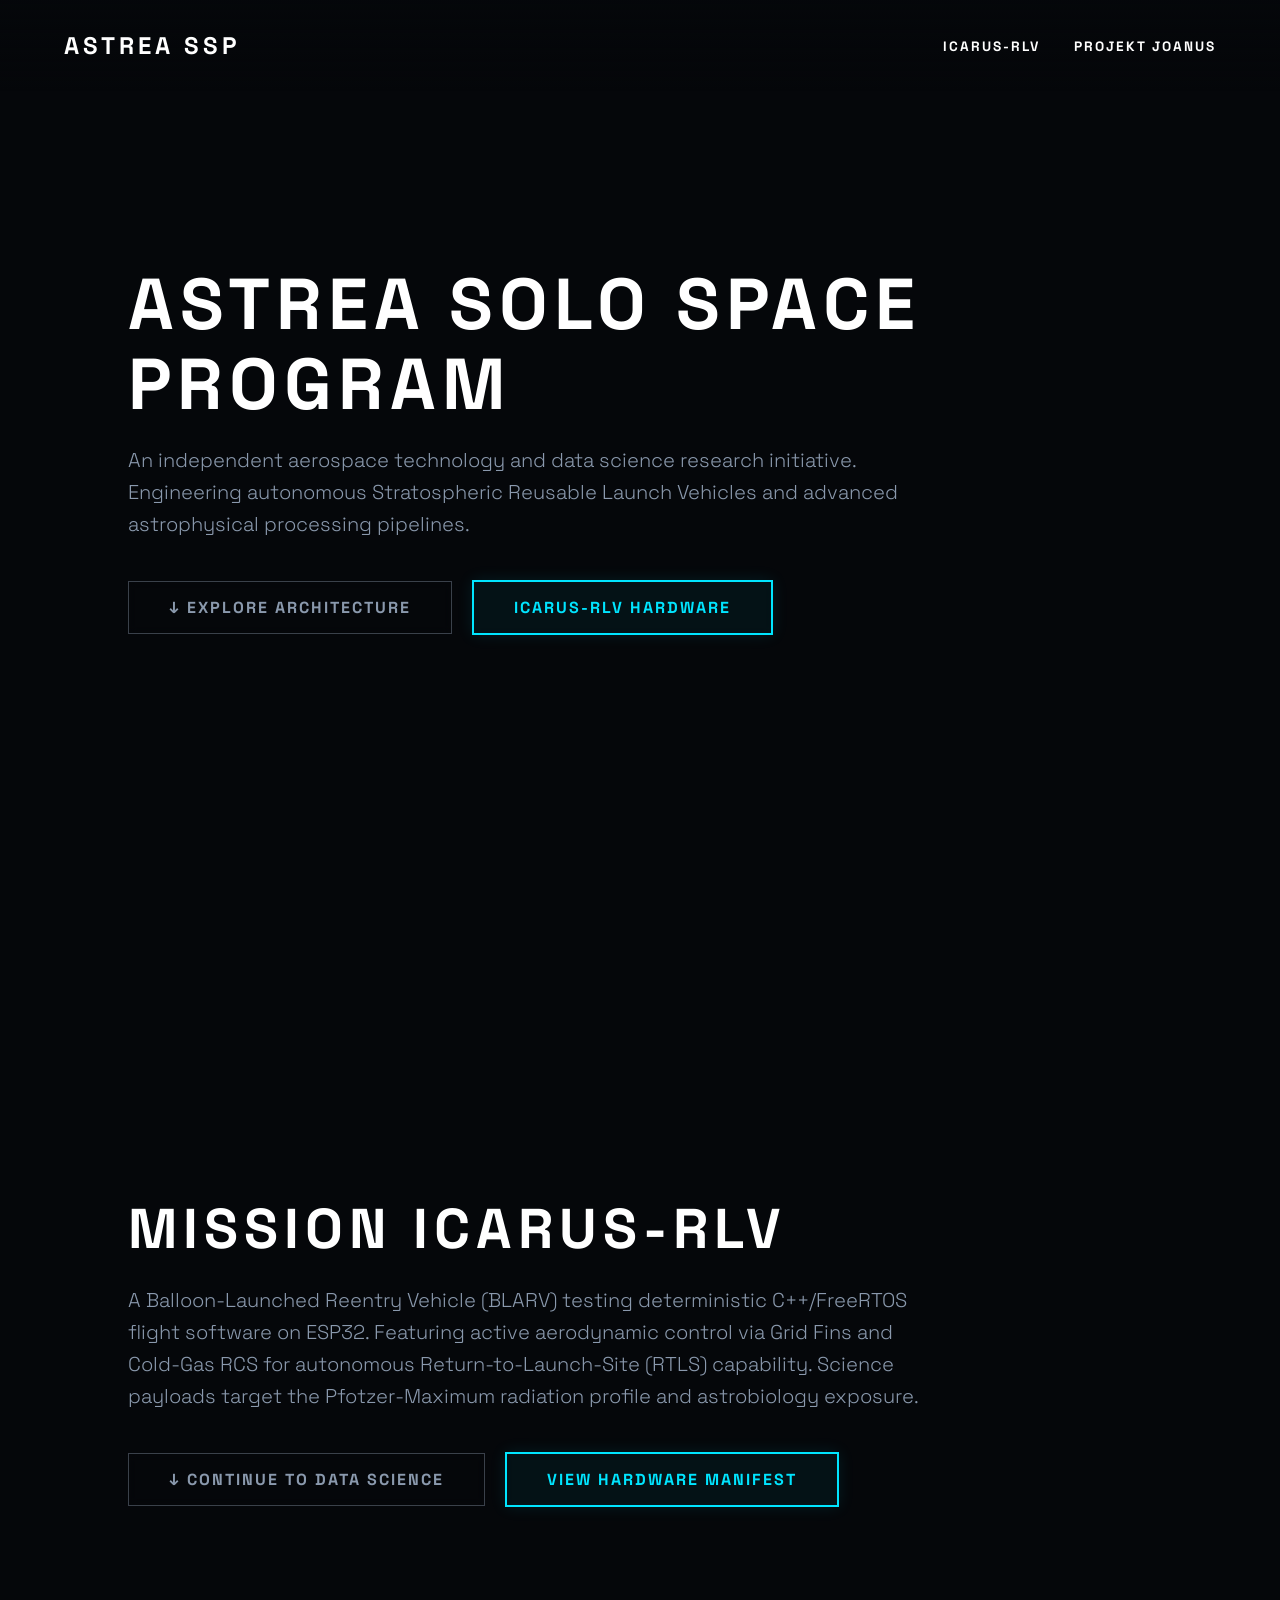
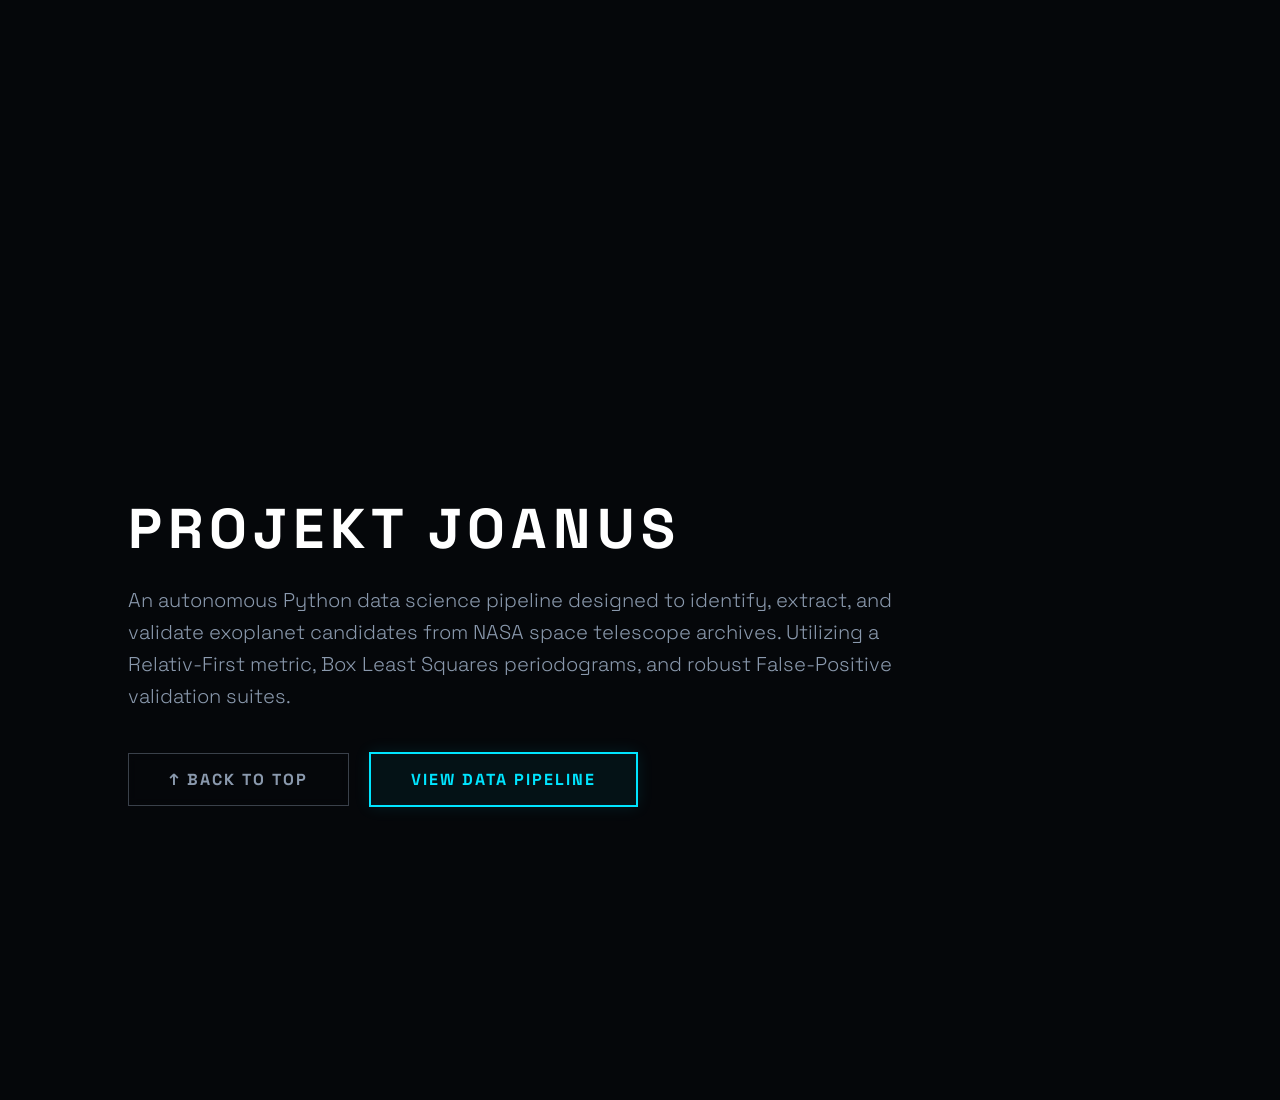
==== index.html @ c10d9548 "Refactor layout and add parallax effect Updated styles and structure for improved layout and animati" ====
<!DOCTYPE html>
<html lang="en">
<head>
    <meta charset="UTF-8">
    <meta name="viewport" content="width=device-width, initial-scale=1.0">
    <title>Astrea Solo Space Program</title>
    <link href="https://fonts.googleapis.com/css2?family=Space+Grotesk:wght@300;500;700;900&display=swap" rel="stylesheet">
    <style>
        :root {
            --space-black: #05070A;
            --electric-cyan: #00E5FF;
            --titan-white: #FFFFFF;
            --steel-gray: #8A99AD;
        }

        * {
            margin: 0;
            padding: 0;
            box-sizing: border-box;
            font-family: 'Space Grotesk', sans-serif;
        }

        body {
            background-color: var(--space-black);
            color: var(--titan-white);
            overflow-x: hidden;
            scroll-behavior: smooth;
        }

        /* 
         * Parallax & Ease Lift effect 
         * No more scroll-snapping. Uses background-attachment fixed for floating depth.
         */
        section {
            min-height: 100vh;
            width: 100vw;
            display: flex;
            flex-direction: column;
            justify-content: center;
            align-items: flex-start;
            padding: 100px 10vw;
            position: relative;
            background-size: cover;
            background-position: center;
            background-repeat: no-repeat;
            background-attachment: fixed; 
        }

        section::before {
            content: "";
            position: absolute;
            top: 0; left: 0; right: 0; bottom: 0;
            background: linear-gradient(to right, rgba(5,7,10,0.95) 0%, rgba(5,7,10,0.4) 100%);
            z-index: 1;
        }

        .content {
            position: relative;
            z-index: 2;
            max-width: 800px;
        }

        /* JS Lift Animation Classes */
        .lift-element {
            opacity: 0;
            transform: translateY(60px);
            transition: opacity 1.2s cubic-bezier(0.16, 1, 0.3, 1), transform 1.2s cubic-bezier(0.16, 1, 0.3, 1);
        }

        .lift-element.visible {
            opacity: 1;
            transform: translateY(0);
        }

        /* Staggered delays for a cascading lift effect */
        .delay-1 { transition-delay: 0.1s; }
        .delay-2 { transition-delay: 0.2s; }
        .delay-3 { transition-delay: 0.3s; }

        h1, h2 {
            text-transform: uppercase;
            letter-spacing: 6px;
            font-weight: 900;
        }

        h1 {
            font-size: 4.5rem;
            margin-bottom: 20px;
            line-height: 1.1;
        }

        h2 {
            font-size: 3.5rem;
            margin-bottom: 20px;
        }

        p {
            font-size: 1.25rem;
            line-height: 1.6;
            margin-bottom: 40px;
            color: var(--steel-gray);
            font-weight: 300;
        }

        .btn-group {
            display: flex;
            gap: 20px;
            align-items: center;
            flex-wrap: wrap;
        }

        .btn {
            display: inline-block;
            padding: 15px 40px;
            text-decoration: none;
            text-transform: uppercase;
            letter-spacing: 2px;
            font-weight: 700;
            transition: all 0.4s cubic-bezier(0.16, 1, 0.3, 1);
            cursor: pointer;
            backdrop-filter: blur(5px);
        }

        /* 
         * VIBE 1: The Page Link Button (Sub-pages)
         * Bold, glowing, structural, signals a transition to a new environment.
         */
        .btn-page {
            border: 2px solid var(--electric-cyan);
            background: rgba(0, 229, 255, 0.05);
            color: var(--electric-cyan);
            box-shadow: 0 0 15px rgba(0, 229, 255, 0.1);
        }

        .btn-page:hover {
            background-color: var(--electric-cyan);
            color: var(--space-black);
            box-shadow: 0 0 30px rgba(0, 229, 255, 0.5);
            transform: translateY(-4px);
        }

        /* 
         * VIBE 2: The Anchor Scroll Button
         * Ghostly, subtle, signals a smooth glide down the current page.
         */
        .btn-scroll {
            border: 1px solid rgba(138, 153, 173, 0.4);
            background: transparent;
            color: var(--steel-gray);
        }

        .btn-scroll:hover {
            border-color: var(--titan-white);
            color: var(--titan-white);
            background: rgba(255, 255, 255, 0.05);
            transform: translateY(4px); /* Slightly moves down to imply scrolling down */
        }

        /* Navbar */
        nav {
            position: fixed;
            top: 0;
            width: 100%;
            padding: 30px 5vw;
            display: flex;
            justify-content: space-between;
            align-items: center;
            z-index: 100;
            background: linear-gradient(to bottom, rgba(5, 7, 10, 0.9) 0%, rgba(5, 7, 10, 0) 100%);
            transition: all 0.4s ease;
        }

        nav.scrolled {
            background: rgba(5, 7, 10, 0.8);
            backdrop-filter: blur(15px);
            border-bottom: 1px solid rgba(255, 255, 255, 0.05);
            padding: 20px 5vw;
        }

        .logo {
            font-weight: 900;
            font-size: 1.5rem;
            letter-spacing: 4px;
            color: var(--titan-white);
            text-decoration: none;
        }

        .nav-links a {
            color: var(--titan-white);
            text-decoration: none;
            text-transform: uppercase;
            font-size: 0.85rem;
            letter-spacing: 2px;
            margin-left: 30px;
            font-weight: 700;
            transition: color 0.3s;
        }

        .nav-links a:hover {
            color: var(--electric-cyan);
        }

        /* 4K Open Source NASA Backgrounds */
        #hero { background-image: url('https://images.unsplash.com/photo-1451187580459-43490279c0fa?q=80&w=3840&auto=format&fit=crop'); }
        #icarus { background-image: url('https://images.unsplash.com/photo-1446776811953-b23d57bd21aa?q=80&w=3840&auto=format&fit=crop'); }
        #joanus { background-image: url('https://images.unsplash.com/photo-1462331940025-496dfbfc7564?q=80&w=3840&auto=format&fit=crop'); }
        
        @media (max-width: 768px) {
            h1 { font-size: 3rem; }
            h2 { font-size: 2.5rem; }
            .btn-group { flex-direction: column; align-items: flex-start; }
            nav { padding: 20px 5vw; }
            .nav-links { display: none; }
            section { background-attachment: scroll; } /* Mobile parallax fallback */
        }
    </style>
</head>
<body>

    <nav id="navbar">
        <a href="index.html" class="logo">ASTREA SSP</a>
        <div class="nav-links">
            <a href="icarus.html">ICARUS-RLV</a>
            <a href="joanus.html">PROJEKT JOANUS</a>
        </div>
    </nav>

    <!-- HERO SECTION -->
    <section id="hero">
        <div class="content">
            <h1 class="lift-element">Astrea Solo Space Program</h1>
            <p class="lift-element delay-1">An independent aerospace technology and data science research initiative. Engineering autonomous Stratospheric Reusable Launch Vehicles and advanced astrophysical processing pipelines.</p>
            <div class="btn-group lift-element delay-2">
                <a href="#icarus" class="btn btn-scroll">↓ Explore Architecture</a>
                <a href="icarus.html" class="btn btn-page">ICARUS-RLV Hardware</a>
            </div>
        </div>
    </section>

    <!-- ICARUS-RLV SECTION -->
    <section id="icarus">
        <div class="content">
            <h2 class="lift-element">MISSION ICARUS-RLV</h2>
            <p class="lift-element delay-1">A Balloon-Launched Reentry Vehicle (BLARV) testing deterministic C++/FreeRTOS flight software on ESP32. Featuring active aerodynamic control via Grid Fins and Cold-Gas RCS for autonomous Return-to-Launch-Site (RTLS) capability. Science payloads target the Pfotzer-Maximum radiation profile and astrobiology exposure.</p>
            <div class="btn-group lift-element delay-2">
                <a href="#joanus" class="btn btn-scroll">↓ Continue to Data Science</a>
                <a href="icarus.html" class="btn btn-page">View Hardware Manifest</a>
            </div>
        </div>
    </section>

    <!-- JOANUS SECTION -->
    <section id="joanus">
        <div class="content">
            <h2 class="lift-element">PROJEKT JOANUS</h2>
            <p class="lift-element delay-1">An autonomous Python data science pipeline designed to identify, extract, and validate exoplanet candidates from NASA space telescope archives. Utilizing a Relativ-First metric, Box Least Squares periodograms, and robust False-Positive validation suites.</p>
            <div class="btn-group lift-element delay-2">
                <a href="#hero" class="btn btn-scroll">↑ Back to Top</a>
                <a href="joanus.html" class="btn btn-page">View Data Pipeline</a>
            </div>
        </div>
    </section>

    <script>
        // Navbar styling on scroll
        const navbar = document.getElementById('navbar');
        window.addEventListener('scroll', () => {
            if (window.scrollY > 50) {
                navbar.classList.add('scrolled');
            } else {
                navbar.classList.remove('scrolled');
            }
        });

        // Intersection Observer for the subtle "Lift" ease-in effect
        const observerOptions = {
            root: null,
            rootMargin: '0px',
            threshold: 0.15
        };

        const observer = new IntersectionObserver((entries, observer) => {
            entries.forEach(entry => {
                if (entry.isIntersecting) {
                    entry.target.classList.add('visible');
                    observer.unobserve(entry.target); // Run once per element
                }
            });
        }, observerOptions);

        document.querySelectorAll('.lift-element').forEach(element => {
            observer.observe(element);
        });
    </script>
</body>
</html>
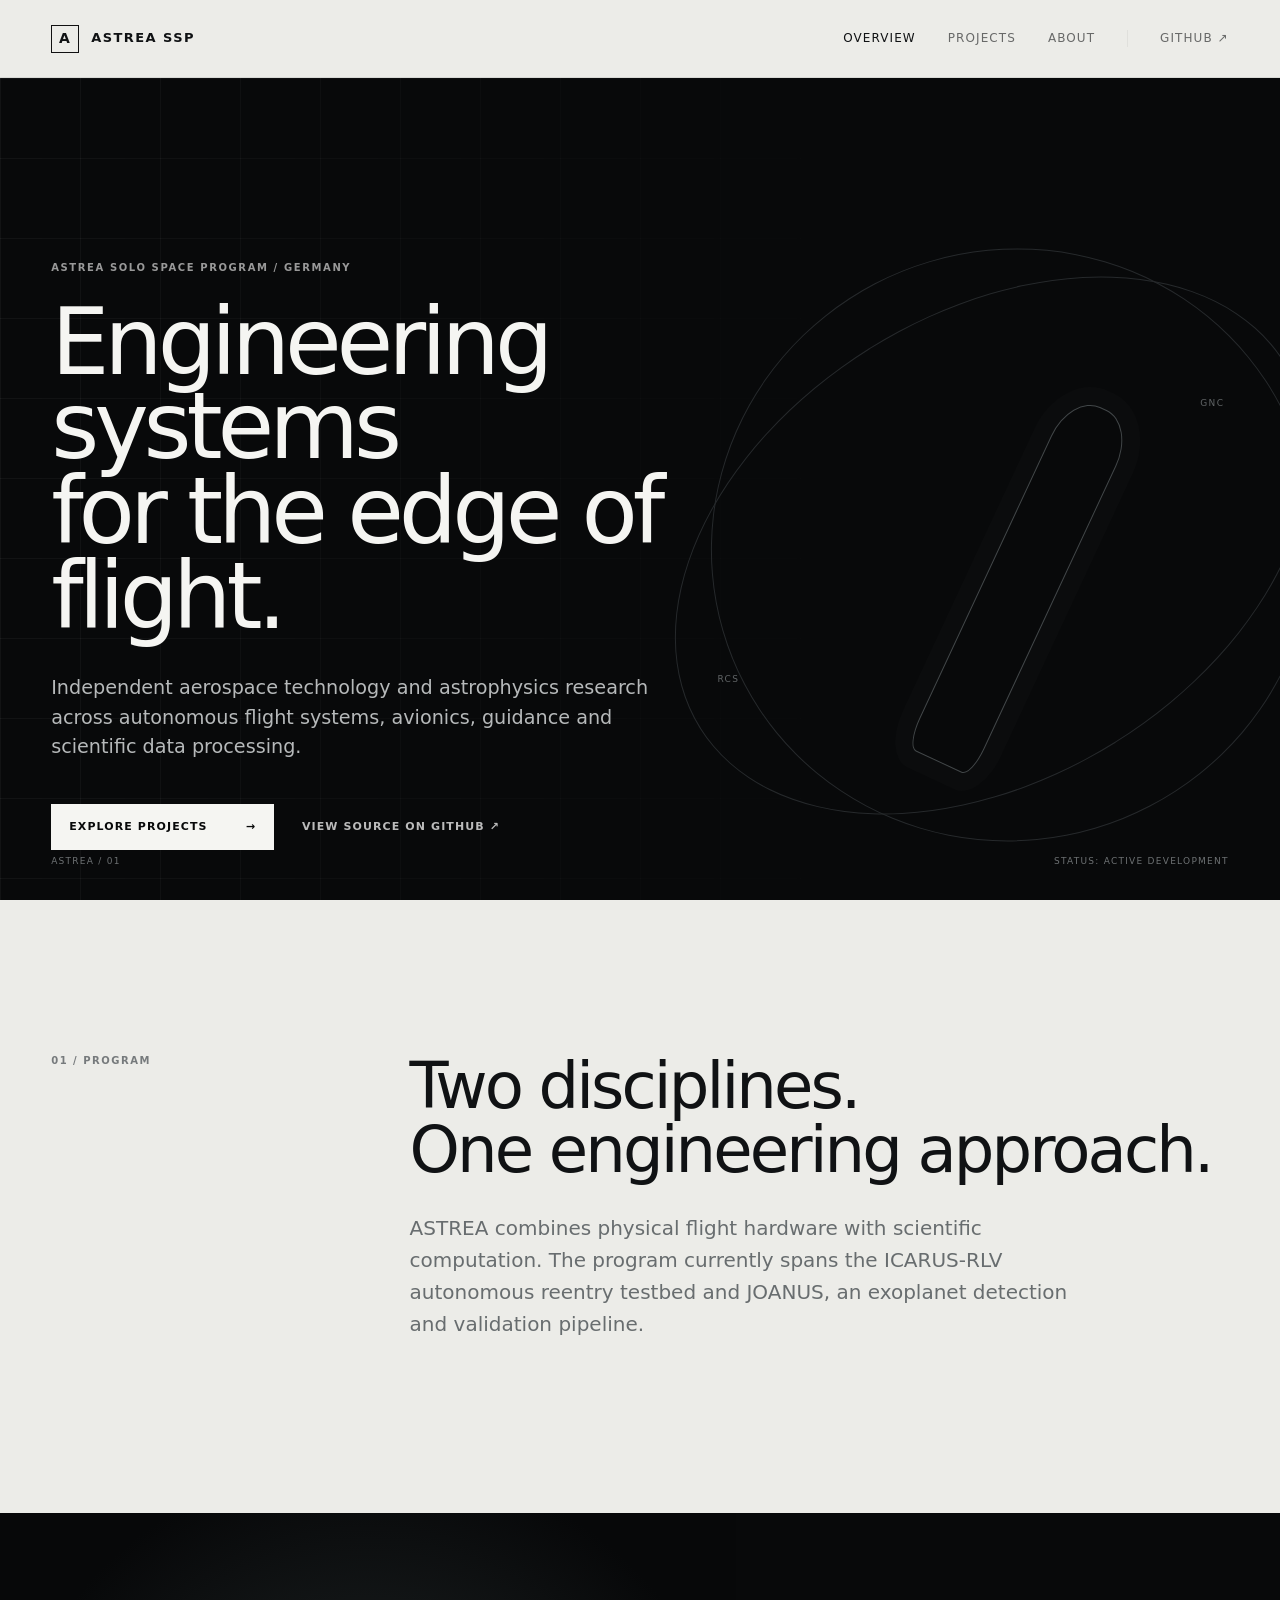
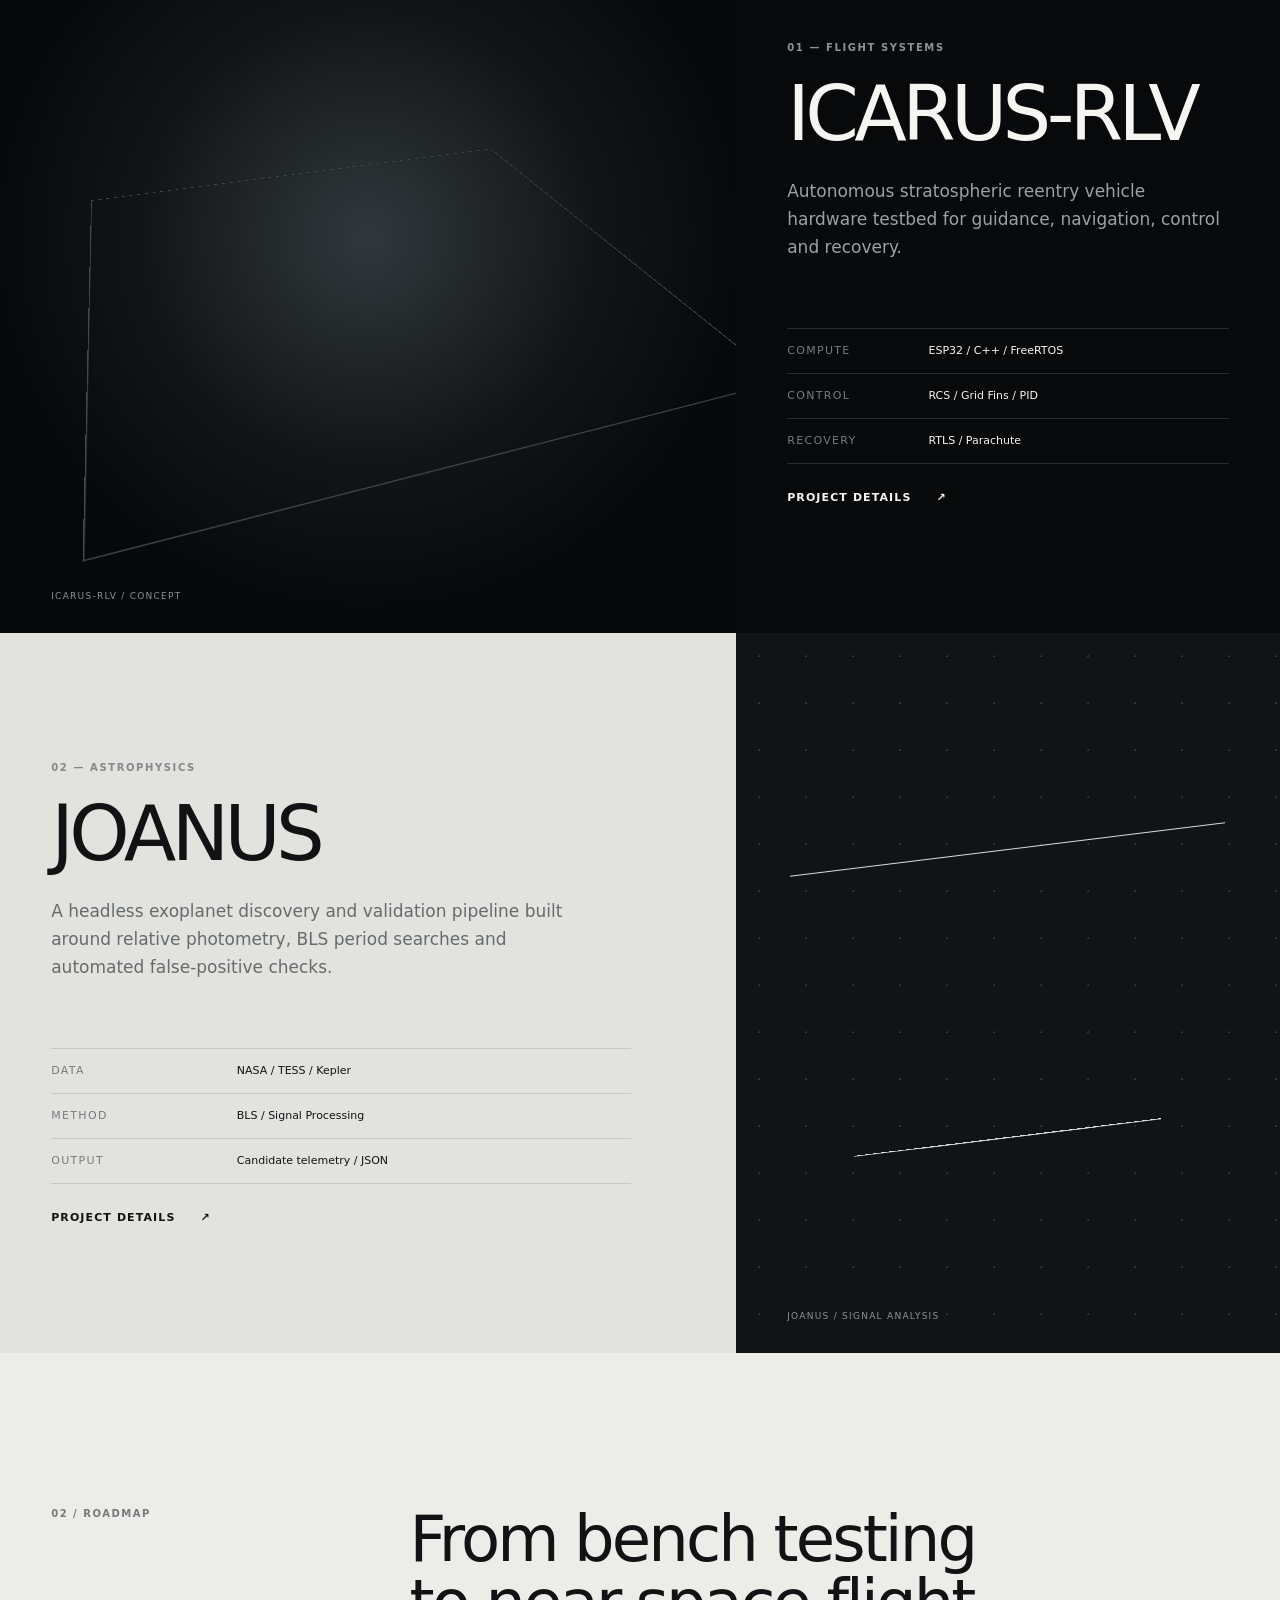
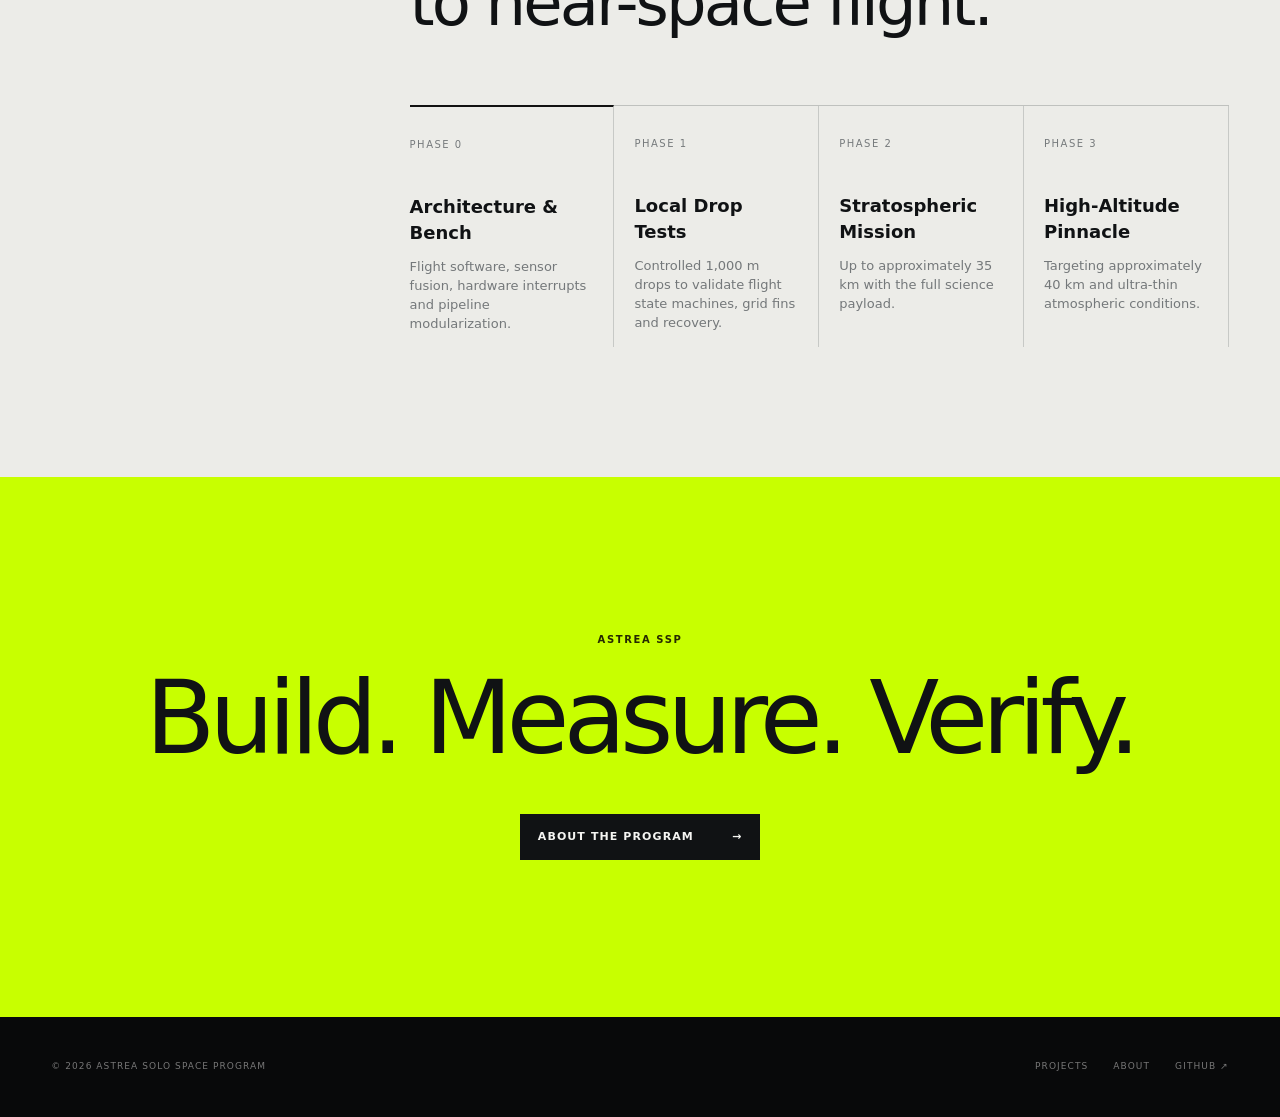
==== commit 8ad6fd34: "overhaul test" ====
--- a/index.html
+++ b/index.html
@@ -1,296 +1,118 @@
-<!DOCTYPE html>
+<!doctype html>
 <html lang="en">
 <head>
-    <meta charset="UTF-8">
-    <meta name="viewport" content="width=device-width, initial-scale=1.0">
-    <title>Astrea Solo Space Program</title>
-    <link href="https://fonts.googleapis.com/css2?family=Space+Grotesk:wght@300;500;700;900&display=swap" rel="stylesheet">
-    <style>
-        :root {
-            --space-black: #05070A;
-            --electric-cyan: #00E5FF;
-            --titan-white: #FFFFFF;
-            --steel-gray: #8A99AD;
-        }
-
-        * {
-            margin: 0;
-            padding: 0;
-            box-sizing: border-box;
-            font-family: 'Space Grotesk', sans-serif;
-        }
-
-        body {
-            background-color: var(--space-black);
-            color: var(--titan-white);
-            overflow-x: hidden;
-            scroll-behavior: smooth;
-        }
-
-        /* 
-         * Parallax & Ease Lift effect 
-         * No more scroll-snapping. Uses background-attachment fixed for floating depth.
-         */
-        section {
-            min-height: 100vh;
-            width: 100vw;
-            display: flex;
-            flex-direction: column;
-            justify-content: center;
-            align-items: flex-start;
-            padding: 100px 10vw;
-            position: relative;
-            background-size: cover;
-            background-position: center;
-            background-repeat: no-repeat;
-            background-attachment: fixed; 
-        }
-
-        section::before {
-            content: "";
-            position: absolute;
-            top: 0; left: 0; right: 0; bottom: 0;
-            background: linear-gradient(to right, rgba(5,7,10,0.95) 0%, rgba(5,7,10,0.4) 100%);
-            z-index: 1;
-        }
-
-        .content {
-            position: relative;
-            z-index: 2;
-            max-width: 800px;
-        }
-
-        /* JS Lift Animation Classes */
-        .lift-element {
-            opacity: 0;
-            transform: translateY(60px);
-            transition: opacity 1.2s cubic-bezier(0.16, 1, 0.3, 1), transform 1.2s cubic-bezier(0.16, 1, 0.3, 1);
-        }
-
-        .lift-element.visible {
-            opacity: 1;
-            transform: translateY(0);
-        }
-
-        /* Staggered delays for a cascading lift effect */
-        .delay-1 { transition-delay: 0.1s; }
-        .delay-2 { transition-delay: 0.2s; }
-        .delay-3 { transition-delay: 0.3s; }
-
-        h1, h2 {
-            text-transform: uppercase;
-            letter-spacing: 6px;
-            font-weight: 900;
-        }
-
-        h1 {
-            font-size: 4.5rem;
-            margin-bottom: 20px;
-            line-height: 1.1;
-        }
-
-        h2 {
-            font-size: 3.5rem;
-            margin-bottom: 20px;
-        }
-
-        p {
-            font-size: 1.25rem;
-            line-height: 1.6;
-            margin-bottom: 40px;
-            color: var(--steel-gray);
-            font-weight: 300;
-        }
-
-        .btn-group {
-            display: flex;
-            gap: 20px;
-            align-items: center;
-            flex-wrap: wrap;
-        }
-
-        .btn {
-            display: inline-block;
-            padding: 15px 40px;
-            text-decoration: none;
-            text-transform: uppercase;
-            letter-spacing: 2px;
-            font-weight: 700;
-            transition: all 0.4s cubic-bezier(0.16, 1, 0.3, 1);
-            cursor: pointer;
-            backdrop-filter: blur(5px);
-        }
-
-        /* 
-         * VIBE 1: The Page Link Button (Sub-pages)
-         * Bold, glowing, structural, signals a transition to a new environment.
-         */
-        .btn-page {
-            border: 2px solid var(--electric-cyan);
-            background: rgba(0, 229, 255, 0.05);
-            color: var(--electric-cyan);
-            box-shadow: 0 0 15px rgba(0, 229, 255, 0.1);
-        }
-
-        .btn-page:hover {
-            background-color: var(--electric-cyan);
-            color: var(--space-black);
-            box-shadow: 0 0 30px rgba(0, 229, 255, 0.5);
-            transform: translateY(-4px);
-        }
-
-        /* 
-         * VIBE 2: The Anchor Scroll Button
-         * Ghostly, subtle, signals a smooth glide down the current page.
-         */
-        .btn-scroll {
-            border: 1px solid rgba(138, 153, 173, 0.4);
-            background: transparent;
-            color: var(--steel-gray);
-        }
-
-        .btn-scroll:hover {
-            border-color: var(--titan-white);
-            color: var(--titan-white);
-            background: rgba(255, 255, 255, 0.05);
-            transform: translateY(4px); /* Slightly moves down to imply scrolling down */
-        }
-
-        /* Navbar */
-        nav {
-            position: fixed;
-            top: 0;
-            width: 100%;
-            padding: 30px 5vw;
-            display: flex;
-            justify-content: space-between;
-            align-items: center;
-            z-index: 100;
-            background: linear-gradient(to bottom, rgba(5, 7, 10, 0.9) 0%, rgba(5, 7, 10, 0) 100%);
-            transition: all 0.4s ease;
-        }
-
-        nav.scrolled {
-            background: rgba(5, 7, 10, 0.8);
-            backdrop-filter: blur(15px);
-            border-bottom: 1px solid rgba(255, 255, 255, 0.05);
-            padding: 20px 5vw;
-        }
-
-        .logo {
-            font-weight: 900;
-            font-size: 1.5rem;
-            letter-spacing: 4px;
-            color: var(--titan-white);
-            text-decoration: none;
-        }
-
-        .nav-links a {
-            color: var(--titan-white);
-            text-decoration: none;
-            text-transform: uppercase;
-            font-size: 0.85rem;
-            letter-spacing: 2px;
-            margin-left: 30px;
-            font-weight: 700;
-            transition: color 0.3s;
-        }
-
-        .nav-links a:hover {
-            color: var(--electric-cyan);
-        }
-
-        /* 4K Open Source NASA Backgrounds */
-        #hero { background-image: url('https://images.unsplash.com/photo-1451187580459-43490279c0fa?q=80&w=3840&auto=format&fit=crop'); }
-        #icarus { background-image: url('https://images.unsplash.com/photo-1446776811953-b23d57bd21aa?q=80&w=3840&auto=format&fit=crop'); }
-        #joanus { background-image: url('https://images.unsplash.com/photo-1462331940025-496dfbfc7564?q=80&w=3840&auto=format&fit=crop'); }
-        
-        @media (max-width: 768px) {
-            h1 { font-size: 3rem; }
-            h2 { font-size: 2.5rem; }
-            .btn-group { flex-direction: column; align-items: flex-start; }
-            nav { padding: 20px 5vw; }
-            .nav-links { display: none; }
-            section { background-attachment: scroll; } /* Mobile parallax fallback */
-        }
-    </style>
+  <meta charset="utf-8">
+  <meta name="viewport" content="width=device-width,initial-scale=1">
+  <meta name="description" content="ASTREA Solo Space Program — independent aerospace technology and astrophysics research.">
+  <title>ASTREA SSP — Independent Aerospace Research</title>
+  <link rel="stylesheet" href="assets/site.css">
 </head>
 <body>
+  <header class="site-header">
+    <a class="brand" href="index.html" aria-label="ASTREA SSP home">
+      <span class="brand-mark">A</span><span>ASTREA SSP</span>
+    </a>
+    <button class="nav-toggle" aria-label="Open navigation" aria-expanded="false">MENU</button>
+    <nav class="nav">
+      <a class="active" href="index.html">Overview</a>
+      <a href="projects.html">Projects</a>
+      <a href="about.html">About</a>
+      <a class="nav-github" href="https://github.com/ASTREA-SSP" target="_blank" rel="noreferrer">GitHub ↗</a>
+    </nav>
+  </header>
 
-    <nav id="navbar">
-        <a href="index.html" class="logo">ASTREA SSP</a>
-        <div class="nav-links">
-            <a href="icarus.html">ICARUS-RLV</a>
-            <a href="joanus.html">PROJEKT JOANUS</a>
+  <main>
+    <section class="hero">
+      <div class="hero-grid"></div>
+      <div class="hero-copy">
+        <p class="eyebrow">ASTREA SOLO SPACE PROGRAM / GERMANY</p>
+        <h1>Engineering systems<br>for the edge of flight.</h1>
+        <p class="hero-lead">Independent aerospace technology and astrophysics research across autonomous flight systems, avionics, guidance and scientific data processing.</p>
+        <div class="hero-actions">
+          <a class="button button-light" href="projects.html">Explore projects <span>→</span></a>
+          <a class="text-link" href="https://github.com/ASTREA-SSP" target="_blank" rel="noreferrer">View source on GitHub ↗</a>
         </div>
-    </nav>
-
-    <!-- HERO SECTION -->
-    <section id="hero">
-        <div class="content">
-            <h1 class="lift-element">Astrea Solo Space Program</h1>
-            <p class="lift-element delay-1">An independent aerospace technology and data science research initiative. Engineering autonomous Stratospheric Reusable Launch Vehicles and advanced astrophysical processing pipelines.</p>
-            <div class="btn-group lift-element delay-2">
-                <a href="#icarus" class="btn btn-scroll">↓ Explore Architecture</a>
-                <a href="icarus.html" class="btn btn-page">ICARUS-RLV Hardware</a>
-            </div>
-        </div>
+      </div>
+      <div class="hero-meta">
+        <span>ASTREA / 01</span>
+        <span>STATUS: ACTIVE DEVELOPMENT</span>
+      </div>
+      <div class="hero-graphic" aria-hidden="true">
+        <div class="orbit orbit-a"></div><div class="orbit orbit-b"></div>
+        <div class="vehicle-silhouette"></div>
+        <span class="callout c1">GNC</span><span class="callout c2">RCS</span><span class="callout c3">RLV</span>
+      </div>
     </section>
 
-    <!-- ICARUS-RLV SECTION -->
-    <section id="icarus">
-        <div class="content">
-            <h2 class="lift-element">MISSION ICARUS-RLV</h2>
-            <p class="lift-element delay-1">A Balloon-Launched Reentry Vehicle (BLARV) testing deterministic C++/FreeRTOS flight software on ESP32. Featuring active aerodynamic control via Grid Fins and Cold-Gas RCS for autonomous Return-to-Launch-Site (RTLS) capability. Science payloads target the Pfotzer-Maximum radiation profile and astrobiology exposure.</p>
-            <div class="btn-group lift-element delay-2">
-                <a href="#joanus" class="btn btn-scroll">↓ Continue to Data Science</a>
-                <a href="icarus.html" class="btn btn-page">View Hardware Manifest</a>
-            </div>
-        </div>
+    <section class="section intro">
+      <div class="section-label">01 / PROGRAM</div>
+      <div class="intro-copy">
+        <h2>Two disciplines.<br>One engineering approach.</h2>
+        <p>ASTREA combines physical flight hardware with scientific computation. The program currently spans the ICARUS-RLV autonomous reentry testbed and JOANUS, an exoplanet detection and validation pipeline.</p>
+      </div>
     </section>
 
-    <!-- JOANUS SECTION -->
-    <section id="joanus">
-        <div class="content">
-            <h2 class="lift-element">PROJEKT JOANUS</h2>
-            <p class="lift-element delay-1">An autonomous Python data science pipeline designed to identify, extract, and validate exoplanet candidates from NASA space telescope archives. Utilizing a Relativ-First metric, Box Least Squares periodograms, and robust False-Positive validation suites.</p>
-            <div class="btn-group lift-element delay-2">
-                <a href="#hero" class="btn btn-scroll">↑ Back to Top</a>
-                <a href="joanus.html" class="btn btn-page">View Data Pipeline</a>
-            </div>
-        </div>
+    <section class="project-feature dark">
+      <div class="project-image ic">
+        <div class="technical-lines"></div>
+        <span class="image-caption">ICARUS-RLV / CONCEPT</span>
+      </div>
+      <div class="project-info">
+        <p class="eyebrow">01 — FLIGHT SYSTEMS</p>
+        <h2>ICARUS-RLV</h2>
+        <p>Autonomous stratospheric reentry vehicle hardware testbed for guidance, navigation, control and recovery.</p>
+        <dl class="spec-list">
+          <div><dt>COMPUTE</dt><dd>ESP32 / C++ / FreeRTOS</dd></div>
+          <div><dt>CONTROL</dt><dd>RCS / Grid Fins / PID</dd></div>
+          <div><dt>RECOVERY</dt><dd>RTLS / Parachute</dd></div>
+        </dl>
+        <a class="arrow-link" href="projects/icarus.html">Project details <span>↗</span></a>
+      </div>
     </section>
 
-    <script>
-        // Navbar styling on scroll
-        const navbar = document.getElementById('navbar');
-        window.addEventListener('scroll', () => {
-            if (window.scrollY > 50) {
-                navbar.classList.add('scrolled');
-            } else {
-                navbar.classList.remove('scrolled');
-            }
-        });
+    <section class="project-feature jo">
+      <div class="project-info">
+        <p class="eyebrow">02 — ASTROPHYSICS</p>
+        <h2>JOANUS</h2>
+        <p>A headless exoplanet discovery and validation pipeline built around relative photometry, BLS period searches and automated false-positive checks.</p>
+        <dl class="spec-list">
+          <div><dt>DATA</dt><dd>NASA / TESS / Kepler</dd></div>
+          <div><dt>METHOD</dt><dd>BLS / Signal Processing</dd></div>
+          <div><dt>OUTPUT</dt><dd>Candidate telemetry / JSON</dd></div>
+        </dl>
+        <a class="arrow-link" href="projects/joanus.html">Project details <span>↗</span></a>
+      </div>
+      <div class="project-image jo-img">
+        <div class="star-field"></div>
+        <div class="light-curve"></div>
+        <span class="image-caption">JOANUS / SIGNAL ANALYSIS</span>
+      </div>
+    </section>
 
-        // Intersection Observer for the subtle "Lift" ease-in effect
-        const observerOptions = {
-            root: null,
-            rootMargin: '0px',
-            threshold: 0.15
-        };
+    <section class="section roadmap">
+      <div class="section-label">02 / ROADMAP</div>
+      <div class="roadmap-main">
+        <h2>From bench testing<br>to near-space flight.</h2>
+        <div class="timeline">
+          <article class="phase current"><span>PHASE 0</span><h3>Architecture & Bench</h3><p>Flight software, sensor fusion, hardware interrupts and pipeline modularization.</p></article>
+          <article><span>PHASE 1</span><h3>Local Drop Tests</h3><p>Controlled 1,000 m drops to validate flight state machines, grid fins and recovery.</p></article>
+          <article><span>PHASE 2</span><h3>Stratospheric Mission</h3><p>Up to approximately 35 km with the full science payload.</p></article>
+          <article><span>PHASE 3</span><h3>High-Altitude Pinnacle</h3><p>Targeting approximately 40 km and ultra-thin atmospheric conditions.</p></article>
+        </div>
+      </div>
+    </section>
 
-        const observer = new IntersectionObserver((entries, observer) => {
-            entries.forEach(entry => {
-                if (entry.isIntersecting) {
-                    entry.target.classList.add('visible');
-                    observer.unobserve(entry.target); // Run once per element
-                }
-            });
-        }, observerOptions);
+    <section class="statement">
+      <p class="eyebrow">ASTREA SSP</p>
+      <h2>Build. Measure. Verify.</h2>
+      <a class="button button-dark" href="about.html">About the program <span>→</span></a>
+    </section>
+  </main>
 
-        document.querySelectorAll('.lift-element').forEach(element => {
-            observer.observe(element);
-        });
-    </script>
+  <footer class="footer">
+    <span>© 2026 ASTREA SOLO SPACE PROGRAM</span>
+    <div><a href="projects.html">Projects</a><a href="about.html">About</a><a href="https://github.com/ASTREA-SSP" target="_blank" rel="noreferrer">GitHub ↗</a></div>
+  </footer>
+  <script src="assets/site.js"></script>
 </body>
-</html>
+</html>
--- a/assets/site.css
+++ b/assets/site.css
@@ -0,0 +1,38 @@
+:root{
+  --black:#08090a;--ink:#101214;--white:#f5f5f2;--paper:#ecece8;--muted:#85898c;
+  --line:#d8d9d5;--dark-line:#292c2e;--accent:#c8ff00;
+  --max:1440px;--pad:clamp(22px,4vw,64px);
+  font-family:Inter,ui-sans-serif,system-ui,-apple-system,BlinkMacSystemFont,"Segoe UI",sans-serif;
+  color:var(--ink);background:var(--paper);font-synthesis:none;
+}
+*{box-sizing:border-box}html{scroll-behavior:smooth}body{margin:0;background:var(--paper);line-height:1.45}
+a{color:inherit;text-decoration:none}button{font:inherit}::selection{background:var(--accent);color:#000}
+.site-header{height:78px;padding:0 var(--pad);display:flex;align-items:center;justify-content:space-between;border-bottom:1px solid var(--line);background:rgba(236,236,232,.94);backdrop-filter:blur(12px);position:sticky;top:0;z-index:20}
+.brand{display:flex;align-items:center;gap:12px;font-size:13px;font-weight:750;letter-spacing:.11em}.brand-mark{display:grid;place-items:center;width:28px;height:28px;border:1px solid #111;font-size:14px}
+.nav{display:flex;align-items:center;gap:32px;font-size:12px;text-transform:uppercase;letter-spacing:.09em}.nav a{opacity:.6}.nav a:hover,.nav .active{opacity:1}.nav-github{padding-left:32px;border-left:1px solid var(--line)}
+.nav-toggle{display:none;background:none;border:0;font-size:11px;letter-spacing:.12em}
+.hero{min-height:calc(100vh - 78px);background:var(--black);color:var(--white);position:relative;overflow:hidden;padding:clamp(80px,12vw,180px) var(--pad) 50px;display:flex;align-items:flex-end}
+.hero-grid{position:absolute;inset:0;background-image:linear-gradient(rgba(255,255,255,.045) 1px,transparent 1px),linear-gradient(90deg,rgba(255,255,255,.045) 1px,transparent 1px);background-size:80px 80px;mask-image:linear-gradient(to right,black 0%,transparent 72%)}
+.hero-copy{position:relative;z-index:2;max-width:820px}.eyebrow{font-size:10px;letter-spacing:.16em;text-transform:uppercase;font-weight:700;color:var(--muted);margin:0 0 24px}.hero .eyebrow{color:#999}
+h1,h2,h3,p{margin-top:0}.hero h1{font-size:clamp(52px,7.2vw,116px);line-height:.92;letter-spacing:-.055em;font-weight:500;margin:0 0 34px}.hero-lead{font-size:clamp(16px,1.5vw,21px);line-height:1.55;color:#b6b9ba;max-width:650px}
+.hero-actions{display:flex;align-items:center;gap:28px;margin-top:42px}.button{display:inline-flex;gap:38px;justify-content:space-between;align-items:center;padding:15px 18px;min-width:190px;font-size:11px;text-transform:uppercase;letter-spacing:.1em;font-weight:750}.button-light{background:var(--white);color:#08090a}.button-dark{background:#101214;color:var(--white)}.text-link,.arrow-link{font-size:11px;text-transform:uppercase;letter-spacing:.1em;font-weight:700}.text-link{color:#bbb}.arrow-link{display:inline-flex;gap:25px;margin-top:26px}.hero-meta{position:absolute;bottom:32px;left:var(--pad);right:var(--pad);display:flex;justify-content:space-between;font-size:9px;letter-spacing:.14em;color:#6d7173;z-index:3}
+.hero-graphic{position:absolute;width:min(55vw,760px);height:min(55vw,760px);right:-5vw;top:50%;transform:translateY(-42%);opacity:.75}.orbit{position:absolute;border:1px solid #303437;border-radius:50%;inset:8% 4% 8% 10%;transform:rotate(-22deg)}.orbit-b{inset:1% 17% 1% 17%;transform:rotate(58deg)}.vehicle-silhouette{position:absolute;width:72px;height:390px;left:49%;top:28%;transform:rotate(25deg);border:1px solid #555b5d;border-radius:45% 45% 15% 15%/12% 12% 8% 8%;box-shadow:0 0 0 18px rgba(255,255,255,.018)}.callout{position:absolute;font-size:9px;letter-spacing:.15em;color:#7e8385}.c1{top:29%;right:17%}.c2{bottom:30%;left:11%}.c3{top:57%;right:5%}
+.section{max-width:var(--max);margin:auto;padding:clamp(90px,12vw,180px) var(--pad);display:grid;grid-template-columns:25% 1fr;gap:5vw}.section-label{font-size:10px;letter-spacing:.15em;font-weight:700;color:#767a7c}.intro-copy{max-width:820px}.intro h2,.roadmap h2{font-size:clamp(42px,5vw,76px);line-height:1;letter-spacing:-.045em;font-weight:500;margin-bottom:30px}.intro p{font-size:20px;color:#686d6f;max-width:700px;line-height:1.6}
+.project-feature{display:grid;grid-template-columns:1.15fr .85fr;min-height:720px}.project-feature.dark{background:var(--black);color:var(--white)}.project-info{padding:clamp(55px,8vw,120px) var(--pad);display:flex;flex-direction:column;justify-content:center}.project-info h2{font-size:clamp(48px,6vw,92px);letter-spacing:-.06em;font-weight:500;line-height:.9;margin-bottom:28px}.project-info>p:not(.eyebrow){max-width:540px;color:#9da1a3;font-size:17px;line-height:1.65}.dark .eyebrow{color:#8e9294}.spec-list{margin:50px 0 0;border-top:1px solid var(--dark-line);max-width:580px}.spec-list div{display:grid;grid-template-columns:32% 1fr;border-bottom:1px solid var(--dark-line);padding:14px 0;font-size:11px}.spec-list dt{color:#777c7f;letter-spacing:.12em}.spec-list dd{margin:0}.project-image{min-height:500px;position:relative;overflow:hidden}.ic{background:radial-gradient(circle at 50% 45%,#31383c 0,#121516 42%,#070809 70%)}.technical-lines{position:absolute;inset:14%;border:1px solid #42494c;transform:perspective(700px) rotateX(58deg) rotateZ(-18deg);background:linear-gradient(90deg,transparent 49.7%,#3a4042 50%,transparent 50.3%),linear-gradient(transparent 49.7%,#3a4042 50%,transparent 50.3%);background-size:90px 90px}.image-caption{position:absolute;left:var(--pad);bottom:30px;font-size:9px;letter-spacing:.14em;color:#8d9294}
+.project-feature.jo{background:#e2e3df}.jo .project-info{order:1}.jo-img{order:2;background:#111416}.star-field{position:absolute;inset:0;background-image:radial-gradient(#dfe4e5 1px,transparent 1px);background-size:47px 47px;opacity:.18}.light-curve{position:absolute;width:80%;height:40%;left:10%;top:30%;border-top:1px solid #d8dde0;transform:skewY(-7deg);box-shadow:0 65px 0 -64px #d8dde0,0 130px 0 -129px #d8dde0}.jo .project-info>p:not(.eyebrow){color:#666b6d}.jo .spec-list{border-color:#c8cac7}.jo .spec-list div{border-color:#c8cac7}
+.roadmap{padding-bottom:130px}.roadmap-main{max-width:1050px}.timeline{display:grid;grid-template-columns:repeat(4,1fr);border-top:1px solid #bfc1be;margin-top:70px}.timeline article{padding:24px 20px 0 0;border-right:1px solid #c7c9c6;min-height:210px}.timeline article+article{padding-left:20px}.timeline span,.pipeline b,.payloads span,.principles span{font-size:10px;letter-spacing:.15em;color:#767a7c}.timeline h3{font-size:18px;font-weight:600;margin:40px 0 12px}.timeline p{font-size:13px;color:#74787a}.timeline .current{border-top:2px solid #111;margin-top:-1px}
+.statement{background:var(--accent);min-height:540px;padding:100px var(--pad);display:flex;flex-direction:column;align-items:center;justify-content:center;text-align:center}.statement .eyebrow{color:#262900}.statement h2{font-size:clamp(52px,8vw,120px);line-height:.9;letter-spacing:-.06em;font-weight:500;margin-bottom:50px}
+.footer{min-height:100px;padding:30px var(--pad);background:#08090a;color:#777;display:flex;justify-content:space-between;align-items:center;font-size:9px;letter-spacing:.12em;text-transform:uppercase}.footer div{display:flex;gap:25px}.footer a:hover{color:#fff}
+.page-hero{padding:clamp(90px,12vw,170px) var(--pad) 100px;max-width:var(--max);margin:auto;border-bottom:1px solid var(--line)}.page-hero h1{font-size:clamp(62px,8vw,125px);line-height:.88;letter-spacing:-.06em;font-weight:500;margin:0 0 35px}.page-hero>p:last-child{max-width:650px;font-size:19px;color:#6e7274;line-height:1.6}
+.project-index{max-width:var(--max);margin:auto;padding:70px var(--pad) 160px}.index-card{display:grid;grid-template-columns:100px 1fr;gap:40px;padding:65px 0;border-bottom:1px solid #c7c9c6}.index-card:hover h2{text-decoration:underline;text-decoration-thickness:1px;text-underline-offset:8px}.index-no{font-size:11px;letter-spacing:.12em;color:#777}.index-card h2{font-size:clamp(48px,7vw,100px);font-weight:500;letter-spacing:-.06em;line-height:.9;margin:0 0 25px}.index-card p:not(.eyebrow){max-width:650px;color:#6f7375;font-size:17px}
+.detail-hero{min-height:650px;padding:clamp(90px,11vw,160px) var(--pad) 70px;display:flex;justify-content:space-between;align-items:flex-end;color:#fff;position:relative;overflow:hidden}.detail-hero h1{font-size:clamp(70px,12vw,180px);line-height:.8;letter-spacing:-.075em;font-weight:500;margin:0 0 35px}.detail-hero p:not(.eyebrow){font-size:20px;color:#a8acae}.ic-detail{background:linear-gradient(130deg,#0a0b0c,#1b2022)}.jo-detail{background:linear-gradient(130deg,#0a0b0c,#17191b)}.status-box{border:1px solid #4a4e50;padding:18px 22px;min-width:210px}.status-box span{display:block;font-size:9px;color:#7c8183;letter-spacing:.14em;margin-bottom:8px}.status-box strong{font-size:11px;letter-spacing:.1em;font-weight:500}
+.detail-grid{max-width:var(--max);margin:auto;padding:120px var(--pad);display:grid;grid-template-columns:25% 1fr;gap:5vw}.detail-grid h2{font-size:clamp(40px,5vw,74px);font-weight:500;letter-spacing:-.05em;line-height:.98;margin-bottom:30px}.detail-grid>div>p{font-size:18px;color:#676c6e;line-height:1.7;max-width:760px}.data-section{padding:100px var(--pad);background:#0a0b0c;color:#fff;display:grid;grid-template-columns:25% 1fr;gap:5vw}.data-columns{display:grid;grid-template-columns:repeat(3,1fr);gap:25px}.data-columns>div{border-top:1px solid #303437;padding-top:18px}.data-columns span{font-size:9px;letter-spacing:.14em;color:#7e8385}.data-columns h3{font-size:24px;font-weight:500;margin:42px 0 12px}.data-columns p{font-size:13px;color:#858a8c;line-height:1.6}.payloads{display:grid;grid-template-columns:repeat(3,1fr);gap:35px}.payloads article{border-top:1px solid #c3c5c2;padding-top:18px}.payloads h3{font-size:25px;font-weight:500;margin:38px 0 12px}.payloads p{font-size:14px;color:#707577}.pipeline{display:grid;grid-template-columns:1fr 1fr;gap:0 60px}.pipeline>div{border-top:1px solid #303437;padding:22px 0 35px}.pipeline h3{font-size:18px;font-weight:500;margin:35px 0 10px}.pipeline p{color:#858a8c;font-size:13px;max-width:420px}.data-copy{display:grid;grid-template-columns:repeat(3,1fr);gap:35px}.big-number{font-size:30px;letter-spacing:-.04em}.data-copy p{font-size:13px;margin-top:15px}.next-project{background:#d9dad6;border-top:1px solid #c1c3c0}.next-project a{display:flex;justify-content:space-between;align-items:center;padding:50px var(--pad);font-size:10px;letter-spacing:.15em}.next-project strong{font-size:clamp(25px,4vw,50px);font-weight:500;letter-spacing:-.04em}
+.principles{display:grid;grid-template-columns:repeat(3,1fr);max-width:var(--max);margin:auto;padding:0 var(--pad) 150px}.principles article{padding:30px 25px;border-top:1px solid #c4c6c3;border-right:1px solid #c4c6c3}.principles article:last-child{border-right:0}.principles h3{font-size:18px;font-weight:600;margin:45px 0 10px}.principles p{font-size:13px;color:#707577}.about-roadmap{padding-top:100px;background:#e1e2de;max-width:none;padding-left:var(--pad);padding-right:var(--pad)}
+
+.reveal{opacity:0;transform:translateY(18px);transition:opacity .7s ease,transform .7s ease}.reveal.is-visible{opacity:1;transform:none}
+@media(max-width:800px){
+ .site-header{height:68px}.nav-toggle{display:block}.nav{display:none;position:absolute;top:68px;left:0;right:0;background:var(--paper);border-bottom:1px solid var(--line);padding:22px var(--pad);flex-direction:column;align-items:flex-start;gap:20px}.nav.open{display:flex}.nav-github{padding:0;border:0}
+ .hero{min-height:calc(100svh - 68px);padding-top:100px}.hero-graphic{width:90vw;height:90vw;right:-35vw;top:36%;opacity:.45}.hero-meta{display:none}.hero-actions{align-items:flex-start;flex-direction:column;gap:22px}
+ .section,.detail-grid,.data-section{grid-template-columns:1fr;gap:35px}.project-feature{grid-template-columns:1fr;min-height:0}.project-image{min-height:55vw;order:0!important}.project-info{order:1!important}.timeline{grid-template-columns:1fr}.timeline article{border-right:0;border-bottom:1px solid #c7c9c6;min-height:0;padding:24px 0 35px!important}.timeline h3{margin-top:25px}.data-columns,.payloads,.data-copy,.principles{grid-template-columns:1fr}.principles{padding-bottom:90px}.principles article{border-right:0}.footer{flex-direction:column;align-items:flex-start;gap:20px}.footer div{flex-wrap:wrap}.page-hero{padding-bottom:70px}.index-card{grid-template-columns:45px 1fr;gap:10px}.detail-hero{min-height:500px;display:block}.status-box{margin-top:70px}.pipeline{grid-template-columns:1fr;gap:0}.statement{min-height:400px}
+}
+@media(prefers-reduced-motion:reduce){html{scroll-behavior:auto}.reveal{transition:none}.hero-graphic{display:none}}
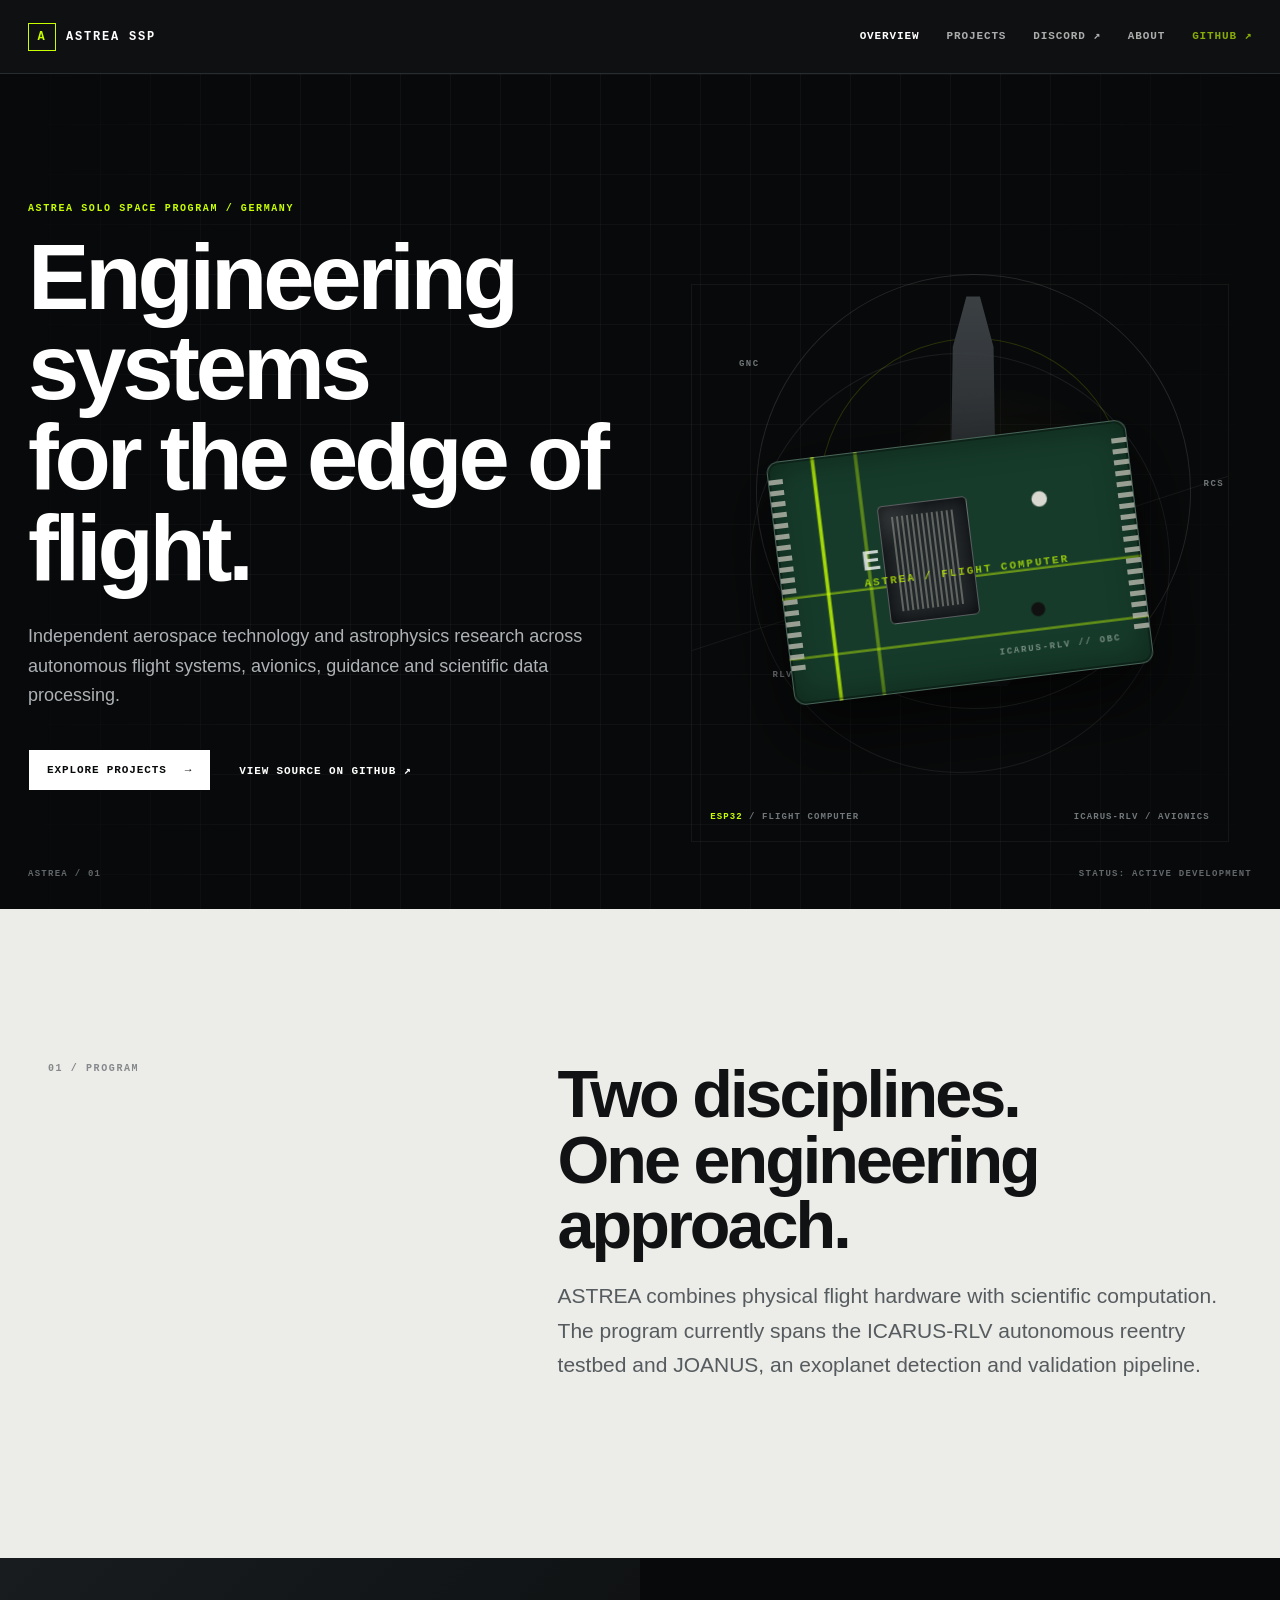
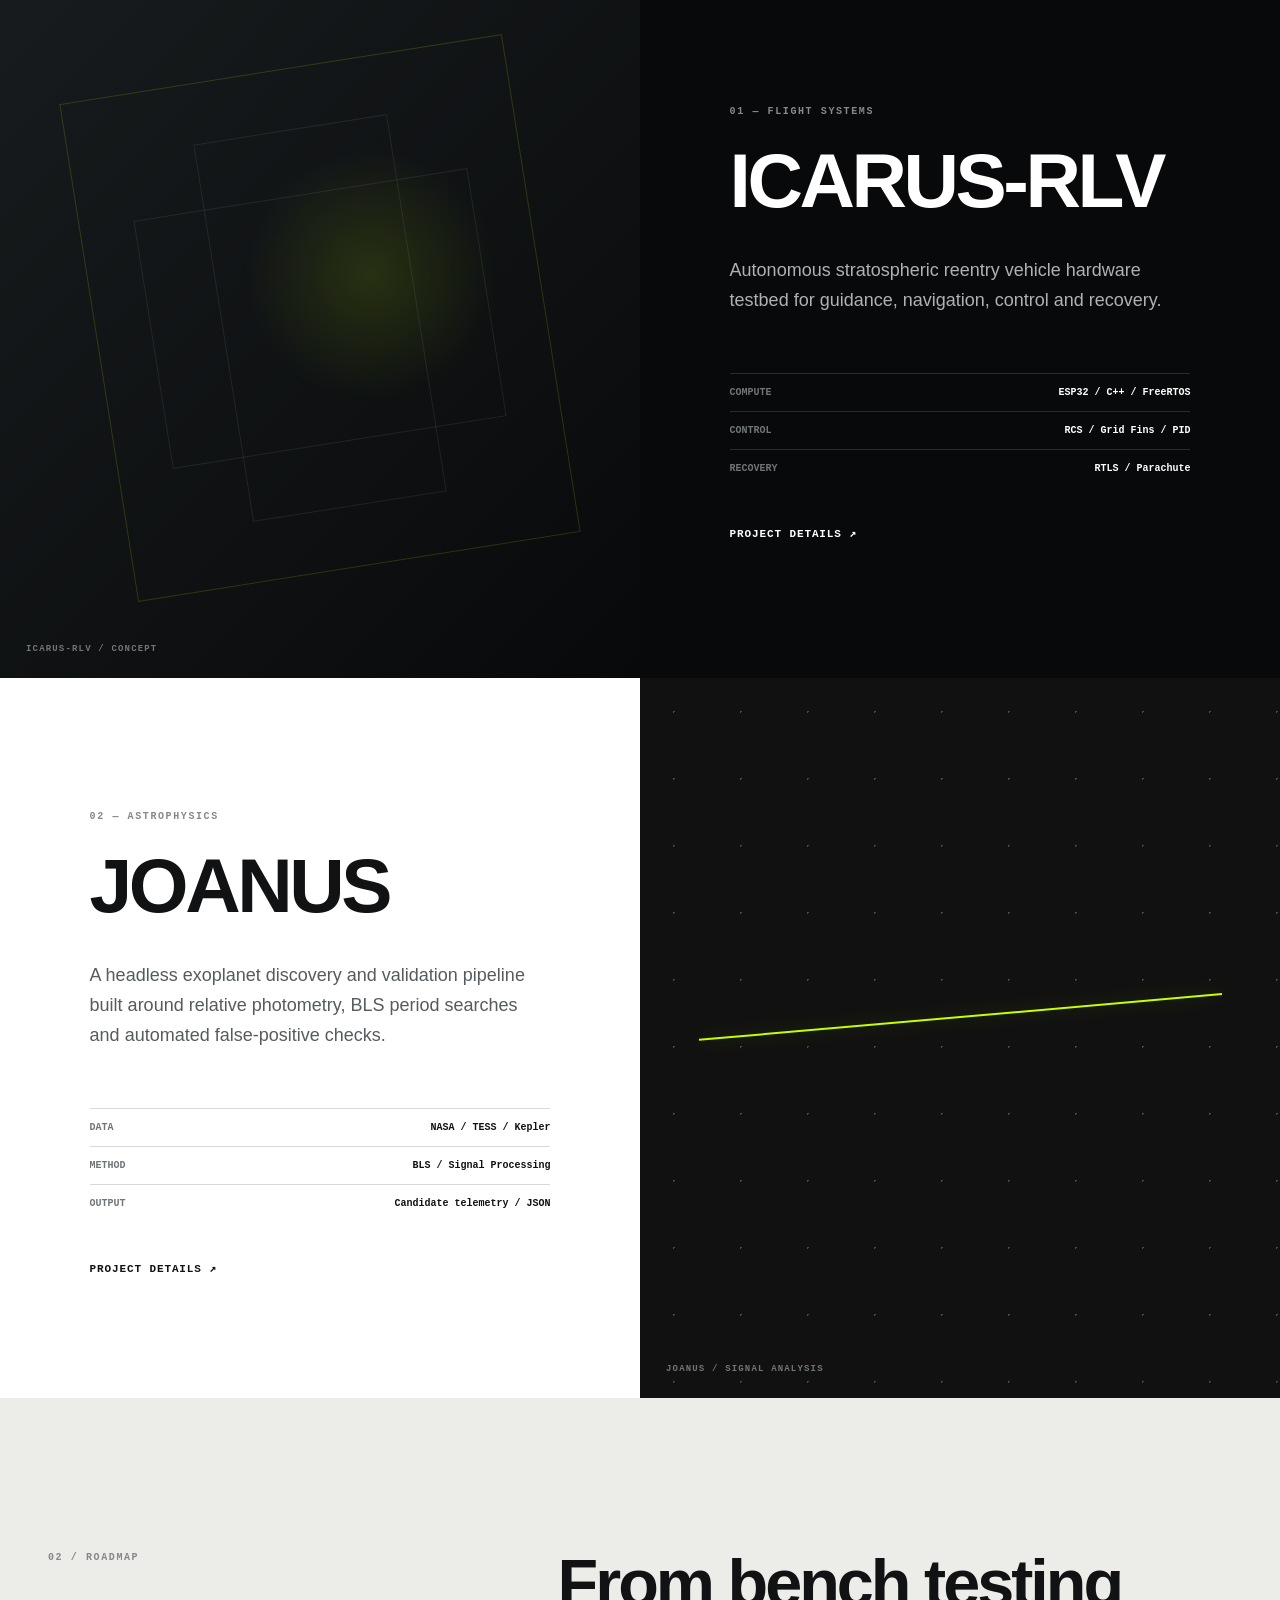
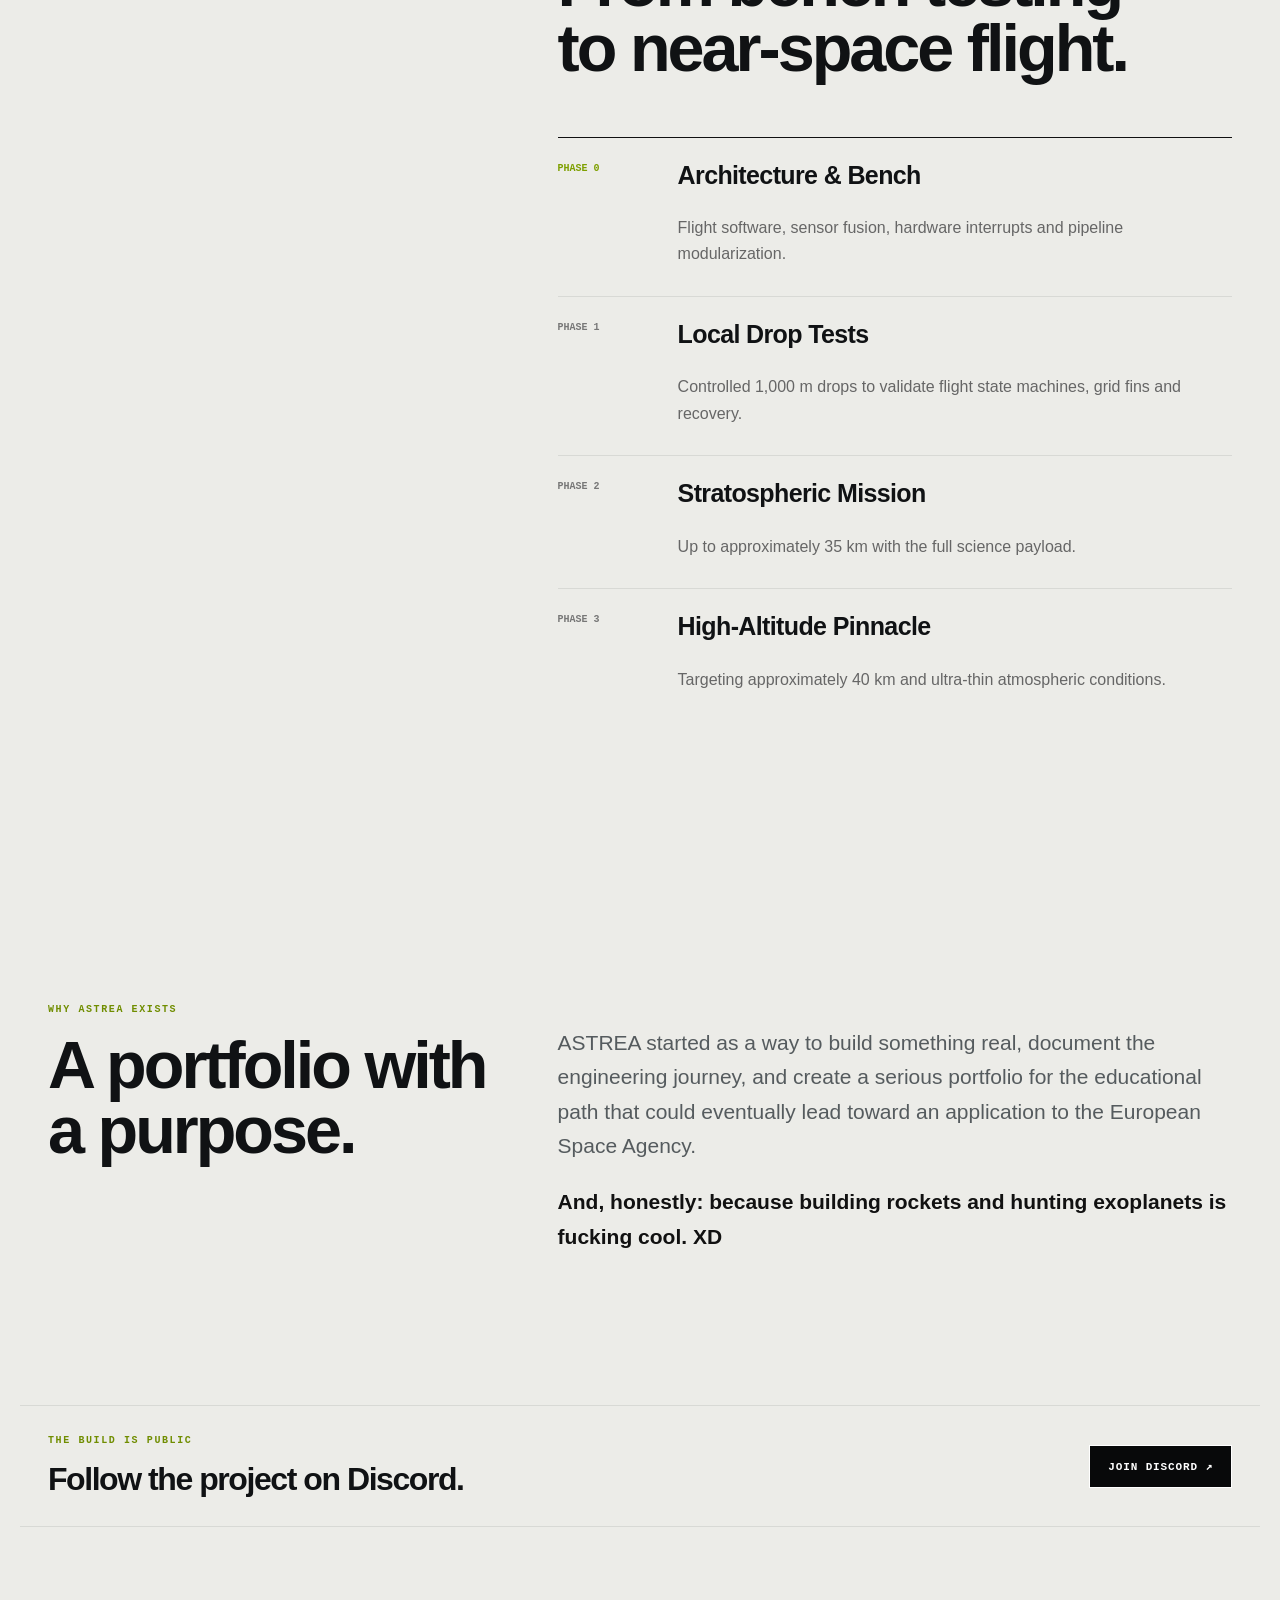
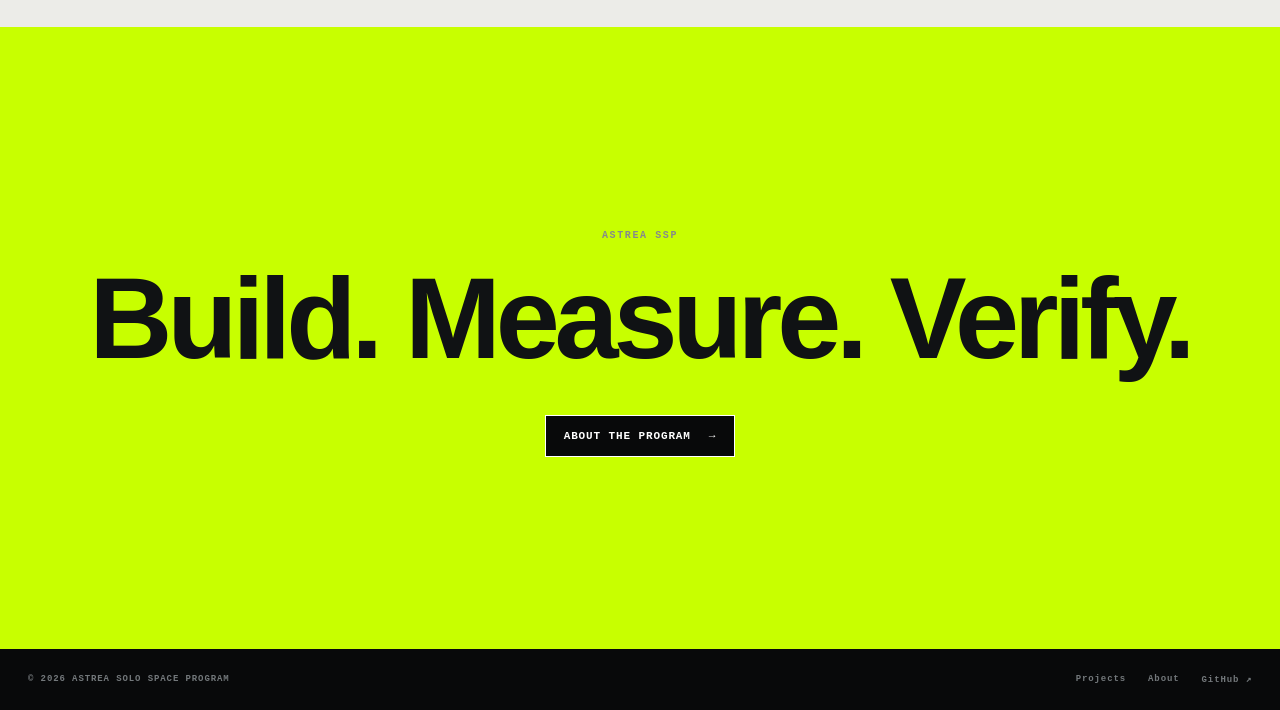
==== commit 9cb08d22: "update to overhaul" ====
--- a/index.html
+++ b/index.html
@@ -16,13 +16,14 @@
     <nav class="nav">
       <a class="active" href="index.html">Overview</a>
       <a href="projects.html">Projects</a>
+      <a href="https://discord.gg/NRd868Dkj2" target="_blank" rel="noreferrer">Discord ↗</a>
       <a href="about.html">About</a>
       <a class="nav-github" href="https://github.com/ASTREA-SSP" target="_blank" rel="noreferrer">GitHub ↗</a>
     </nav>
   </header>
 
   <main>
-    <section class="hero">
+    <section class="hero reveal">
       <div class="hero-grid"></div>
       <div class="hero-copy">
         <p class="eyebrow">ASTREA SOLO SPACE PROGRAM / GERMANY</p>
@@ -32,6 +33,10 @@
           <a class="button button-light" href="projects.html">Explore projects <span>→</span></a>
           <a class="text-link" href="https://github.com/ASTREA-SSP" target="_blank" rel="noreferrer">View source on GitHub ↗</a>
         </div>
+      </div>
+      <div class="hero-stage" aria-label="ESP32 flight computer visual">
+        <div class="esp32-cutout" aria-hidden="true"><div class="esp32-board"><div class="esp32-module"></div><div class="esp32-pins"><span></span><span></span></div><div class="esp32-label">ICARUS-RLV // OBC</div></div></div>
+        <div class="stage-caption"><span><strong>ESP32</strong> / FLIGHT COMPUTER</span><span>ICARUS-RLV / AVIONICS</span></div>
       </div>
       <div class="hero-meta">
         <span>ASTREA / 01</span>
@@ -102,6 +107,11 @@
       </div>
     </section>
 
+    <section class="mission-reason reveal">
+      <div><div class="reason-kicker">WHY ASTREA EXISTS</div><h2>A portfolio with a purpose.</h2></div>
+      <div class="reason-copy"><p>ASTREA started as a way to build something real, document the engineering journey, and create a serious portfolio for the educational path that could eventually lead toward an application to the European Space Agency.</p><p><em>And, honestly: because building rockets and hunting exoplanets is fucking cool. XD</em></p></div>
+    </section>
+    <section class="discord-strip reveal"><div><div class="reason-kicker">THE BUILD IS PUBLIC</div><h3>Follow the project on Discord.</h3></div><a class="button button-dark" href="https://discord.gg/NRd868Dkj2" target="_blank" rel="noreferrer">Join Discord ↗</a></section>
     <section class="statement">
       <p class="eyebrow">ASTREA SSP</p>
       <h2>Build. Measure. Verify.</h2>
--- a/assets/site.css
+++ b/assets/site.css
@@ -1,38 +1,5 @@
-:root{
-  --black:#08090a;--ink:#101214;--white:#f5f5f2;--paper:#ecece8;--muted:#85898c;
-  --line:#d8d9d5;--dark-line:#292c2e;--accent:#c8ff00;
-  --max:1440px;--pad:clamp(22px,4vw,64px);
-  font-family:Inter,ui-sans-serif,system-ui,-apple-system,BlinkMacSystemFont,"Segoe UI",sans-serif;
-  color:var(--ink);background:var(--paper);font-synthesis:none;
-}
-*{box-sizing:border-box}html{scroll-behavior:smooth}body{margin:0;background:var(--paper);line-height:1.45}
-a{color:inherit;text-decoration:none}button{font:inherit}::selection{background:var(--accent);color:#000}
-.site-header{height:78px;padding:0 var(--pad);display:flex;align-items:center;justify-content:space-between;border-bottom:1px solid var(--line);background:rgba(236,236,232,.94);backdrop-filter:blur(12px);position:sticky;top:0;z-index:20}
-.brand{display:flex;align-items:center;gap:12px;font-size:13px;font-weight:750;letter-spacing:.11em}.brand-mark{display:grid;place-items:center;width:28px;height:28px;border:1px solid #111;font-size:14px}
-.nav{display:flex;align-items:center;gap:32px;font-size:12px;text-transform:uppercase;letter-spacing:.09em}.nav a{opacity:.6}.nav a:hover,.nav .active{opacity:1}.nav-github{padding-left:32px;border-left:1px solid var(--line)}
-.nav-toggle{display:none;background:none;border:0;font-size:11px;letter-spacing:.12em}
-.hero{min-height:calc(100vh - 78px);background:var(--black);color:var(--white);position:relative;overflow:hidden;padding:clamp(80px,12vw,180px) var(--pad) 50px;display:flex;align-items:flex-end}
-.hero-grid{position:absolute;inset:0;background-image:linear-gradient(rgba(255,255,255,.045) 1px,transparent 1px),linear-gradient(90deg,rgba(255,255,255,.045) 1px,transparent 1px);background-size:80px 80px;mask-image:linear-gradient(to right,black 0%,transparent 72%)}
-.hero-copy{position:relative;z-index:2;max-width:820px}.eyebrow{font-size:10px;letter-spacing:.16em;text-transform:uppercase;font-weight:700;color:var(--muted);margin:0 0 24px}.hero .eyebrow{color:#999}
-h1,h2,h3,p{margin-top:0}.hero h1{font-size:clamp(52px,7.2vw,116px);line-height:.92;letter-spacing:-.055em;font-weight:500;margin:0 0 34px}.hero-lead{font-size:clamp(16px,1.5vw,21px);line-height:1.55;color:#b6b9ba;max-width:650px}
-.hero-actions{display:flex;align-items:center;gap:28px;margin-top:42px}.button{display:inline-flex;gap:38px;justify-content:space-between;align-items:center;padding:15px 18px;min-width:190px;font-size:11px;text-transform:uppercase;letter-spacing:.1em;font-weight:750}.button-light{background:var(--white);color:#08090a}.button-dark{background:#101214;color:var(--white)}.text-link,.arrow-link{font-size:11px;text-transform:uppercase;letter-spacing:.1em;font-weight:700}.text-link{color:#bbb}.arrow-link{display:inline-flex;gap:25px;margin-top:26px}.hero-meta{position:absolute;bottom:32px;left:var(--pad);right:var(--pad);display:flex;justify-content:space-between;font-size:9px;letter-spacing:.14em;color:#6d7173;z-index:3}
-.hero-graphic{position:absolute;width:min(55vw,760px);height:min(55vw,760px);right:-5vw;top:50%;transform:translateY(-42%);opacity:.75}.orbit{position:absolute;border:1px solid #303437;border-radius:50%;inset:8% 4% 8% 10%;transform:rotate(-22deg)}.orbit-b{inset:1% 17% 1% 17%;transform:rotate(58deg)}.vehicle-silhouette{position:absolute;width:72px;height:390px;left:49%;top:28%;transform:rotate(25deg);border:1px solid #555b5d;border-radius:45% 45% 15% 15%/12% 12% 8% 8%;box-shadow:0 0 0 18px rgba(255,255,255,.018)}.callout{position:absolute;font-size:9px;letter-spacing:.15em;color:#7e8385}.c1{top:29%;right:17%}.c2{bottom:30%;left:11%}.c3{top:57%;right:5%}
-.section{max-width:var(--max);margin:auto;padding:clamp(90px,12vw,180px) var(--pad);display:grid;grid-template-columns:25% 1fr;gap:5vw}.section-label{font-size:10px;letter-spacing:.15em;font-weight:700;color:#767a7c}.intro-copy{max-width:820px}.intro h2,.roadmap h2{font-size:clamp(42px,5vw,76px);line-height:1;letter-spacing:-.045em;font-weight:500;margin-bottom:30px}.intro p{font-size:20px;color:#686d6f;max-width:700px;line-height:1.6}
-.project-feature{display:grid;grid-template-columns:1.15fr .85fr;min-height:720px}.project-feature.dark{background:var(--black);color:var(--white)}.project-info{padding:clamp(55px,8vw,120px) var(--pad);display:flex;flex-direction:column;justify-content:center}.project-info h2{font-size:clamp(48px,6vw,92px);letter-spacing:-.06em;font-weight:500;line-height:.9;margin-bottom:28px}.project-info>p:not(.eyebrow){max-width:540px;color:#9da1a3;font-size:17px;line-height:1.65}.dark .eyebrow{color:#8e9294}.spec-list{margin:50px 0 0;border-top:1px solid var(--dark-line);max-width:580px}.spec-list div{display:grid;grid-template-columns:32% 1fr;border-bottom:1px solid var(--dark-line);padding:14px 0;font-size:11px}.spec-list dt{color:#777c7f;letter-spacing:.12em}.spec-list dd{margin:0}.project-image{min-height:500px;position:relative;overflow:hidden}.ic{background:radial-gradient(circle at 50% 45%,#31383c 0,#121516 42%,#070809 70%)}.technical-lines{position:absolute;inset:14%;border:1px solid #42494c;transform:perspective(700px) rotateX(58deg) rotateZ(-18deg);background:linear-gradient(90deg,transparent 49.7%,#3a4042 50%,transparent 50.3%),linear-gradient(transparent 49.7%,#3a4042 50%,transparent 50.3%);background-size:90px 90px}.image-caption{position:absolute;left:var(--pad);bottom:30px;font-size:9px;letter-spacing:.14em;color:#8d9294}
-.project-feature.jo{background:#e2e3df}.jo .project-info{order:1}.jo-img{order:2;background:#111416}.star-field{position:absolute;inset:0;background-image:radial-gradient(#dfe4e5 1px,transparent 1px);background-size:47px 47px;opacity:.18}.light-curve{position:absolute;width:80%;height:40%;left:10%;top:30%;border-top:1px solid #d8dde0;transform:skewY(-7deg);box-shadow:0 65px 0 -64px #d8dde0,0 130px 0 -129px #d8dde0}.jo .project-info>p:not(.eyebrow){color:#666b6d}.jo .spec-list{border-color:#c8cac7}.jo .spec-list div{border-color:#c8cac7}
-.roadmap{padding-bottom:130px}.roadmap-main{max-width:1050px}.timeline{display:grid;grid-template-columns:repeat(4,1fr);border-top:1px solid #bfc1be;margin-top:70px}.timeline article{padding:24px 20px 0 0;border-right:1px solid #c7c9c6;min-height:210px}.timeline article+article{padding-left:20px}.timeline span,.pipeline b,.payloads span,.principles span{font-size:10px;letter-spacing:.15em;color:#767a7c}.timeline h3{font-size:18px;font-weight:600;margin:40px 0 12px}.timeline p{font-size:13px;color:#74787a}.timeline .current{border-top:2px solid #111;margin-top:-1px}
-.statement{background:var(--accent);min-height:540px;padding:100px var(--pad);display:flex;flex-direction:column;align-items:center;justify-content:center;text-align:center}.statement .eyebrow{color:#262900}.statement h2{font-size:clamp(52px,8vw,120px);line-height:.9;letter-spacing:-.06em;font-weight:500;margin-bottom:50px}
-.footer{min-height:100px;padding:30px var(--pad);background:#08090a;color:#777;display:flex;justify-content:space-between;align-items:center;font-size:9px;letter-spacing:.12em;text-transform:uppercase}.footer div{display:flex;gap:25px}.footer a:hover{color:#fff}
-.page-hero{padding:clamp(90px,12vw,170px) var(--pad) 100px;max-width:var(--max);margin:auto;border-bottom:1px solid var(--line)}.page-hero h1{font-size:clamp(62px,8vw,125px);line-height:.88;letter-spacing:-.06em;font-weight:500;margin:0 0 35px}.page-hero>p:last-child{max-width:650px;font-size:19px;color:#6e7274;line-height:1.6}
-.project-index{max-width:var(--max);margin:auto;padding:70px var(--pad) 160px}.index-card{display:grid;grid-template-columns:100px 1fr;gap:40px;padding:65px 0;border-bottom:1px solid #c7c9c6}.index-card:hover h2{text-decoration:underline;text-decoration-thickness:1px;text-underline-offset:8px}.index-no{font-size:11px;letter-spacing:.12em;color:#777}.index-card h2{font-size:clamp(48px,7vw,100px);font-weight:500;letter-spacing:-.06em;line-height:.9;margin:0 0 25px}.index-card p:not(.eyebrow){max-width:650px;color:#6f7375;font-size:17px}
-.detail-hero{min-height:650px;padding:clamp(90px,11vw,160px) var(--pad) 70px;display:flex;justify-content:space-between;align-items:flex-end;color:#fff;position:relative;overflow:hidden}.detail-hero h1{font-size:clamp(70px,12vw,180px);line-height:.8;letter-spacing:-.075em;font-weight:500;margin:0 0 35px}.detail-hero p:not(.eyebrow){font-size:20px;color:#a8acae}.ic-detail{background:linear-gradient(130deg,#0a0b0c,#1b2022)}.jo-detail{background:linear-gradient(130deg,#0a0b0c,#17191b)}.status-box{border:1px solid #4a4e50;padding:18px 22px;min-width:210px}.status-box span{display:block;font-size:9px;color:#7c8183;letter-spacing:.14em;margin-bottom:8px}.status-box strong{font-size:11px;letter-spacing:.1em;font-weight:500}
-.detail-grid{max-width:var(--max);margin:auto;padding:120px var(--pad);display:grid;grid-template-columns:25% 1fr;gap:5vw}.detail-grid h2{font-size:clamp(40px,5vw,74px);font-weight:500;letter-spacing:-.05em;line-height:.98;margin-bottom:30px}.detail-grid>div>p{font-size:18px;color:#676c6e;line-height:1.7;max-width:760px}.data-section{padding:100px var(--pad);background:#0a0b0c;color:#fff;display:grid;grid-template-columns:25% 1fr;gap:5vw}.data-columns{display:grid;grid-template-columns:repeat(3,1fr);gap:25px}.data-columns>div{border-top:1px solid #303437;padding-top:18px}.data-columns span{font-size:9px;letter-spacing:.14em;color:#7e8385}.data-columns h3{font-size:24px;font-weight:500;margin:42px 0 12px}.data-columns p{font-size:13px;color:#858a8c;line-height:1.6}.payloads{display:grid;grid-template-columns:repeat(3,1fr);gap:35px}.payloads article{border-top:1px solid #c3c5c2;padding-top:18px}.payloads h3{font-size:25px;font-weight:500;margin:38px 0 12px}.payloads p{font-size:14px;color:#707577}.pipeline{display:grid;grid-template-columns:1fr 1fr;gap:0 60px}.pipeline>div{border-top:1px solid #303437;padding:22px 0 35px}.pipeline h3{font-size:18px;font-weight:500;margin:35px 0 10px}.pipeline p{color:#858a8c;font-size:13px;max-width:420px}.data-copy{display:grid;grid-template-columns:repeat(3,1fr);gap:35px}.big-number{font-size:30px;letter-spacing:-.04em}.data-copy p{font-size:13px;margin-top:15px}.next-project{background:#d9dad6;border-top:1px solid #c1c3c0}.next-project a{display:flex;justify-content:space-between;align-items:center;padding:50px var(--pad);font-size:10px;letter-spacing:.15em}.next-project strong{font-size:clamp(25px,4vw,50px);font-weight:500;letter-spacing:-.04em}
-.principles{display:grid;grid-template-columns:repeat(3,1fr);max-width:var(--max);margin:auto;padding:0 var(--pad) 150px}.principles article{padding:30px 25px;border-top:1px solid #c4c6c3;border-right:1px solid #c4c6c3}.principles article:last-child{border-right:0}.principles h3{font-size:18px;font-weight:600;margin:45px 0 10px}.principles p{font-size:13px;color:#707577}.about-roadmap{padding-top:100px;background:#e1e2de;max-width:none;padding-left:var(--pad);padding-right:var(--pad)}
-
-.reveal{opacity:0;transform:translateY(18px);transition:opacity .7s ease,transform .7s ease}.reveal.is-visible{opacity:1;transform:none}
-@media(max-width:800px){
- .site-header{height:68px}.nav-toggle{display:block}.nav{display:none;position:absolute;top:68px;left:0;right:0;background:var(--paper);border-bottom:1px solid var(--line);padding:22px var(--pad);flex-direction:column;align-items:flex-start;gap:20px}.nav.open{display:flex}.nav-github{padding:0;border:0}
- .hero{min-height:calc(100svh - 68px);padding-top:100px}.hero-graphic{width:90vw;height:90vw;right:-35vw;top:36%;opacity:.45}.hero-meta{display:none}.hero-actions{align-items:flex-start;flex-direction:column;gap:22px}
- .section,.detail-grid,.data-section{grid-template-columns:1fr;gap:35px}.project-feature{grid-template-columns:1fr;min-height:0}.project-image{min-height:55vw;order:0!important}.project-info{order:1!important}.timeline{grid-template-columns:1fr}.timeline article{border-right:0;border-bottom:1px solid #c7c9c6;min-height:0;padding:24px 0 35px!important}.timeline h3{margin-top:25px}.data-columns,.payloads,.data-copy,.principles{grid-template-columns:1fr}.principles{padding-bottom:90px}.principles article{border-right:0}.footer{flex-direction:column;align-items:flex-start;gap:20px}.footer div{flex-wrap:wrap}.page-hero{padding-bottom:70px}.index-card{grid-template-columns:45px 1fr;gap:10px}.detail-hero{min-height:500px;display:block}.status-box{margin-top:70px}.pipeline{grid-template-columns:1fr;gap:0}.statement{min-height:400px}
-}
-@media(prefers-reduced-motion:reduce){html{scroll-behavior:auto}.reveal{transition:none}.hero-graphic{display:none}}
+:root{--black:#08090a;--ink:#101214;--white:#f5f5f2;--paper:#ecece8;--muted:#85898c;--line:#d8d9d5;--dark-line:#292c2e;--accent:#c8ff00;--max:1240px}
+*{box-sizing:border-box}html{scroll-behavior:smooth}body{margin:0;background:var(--paper);color:var(--ink);font-family:Arial,Helvetica,sans-serif}a{color:inherit;text-decoration:none}p{line-height:1.65}.site-header{height:74px;padding:0 28px;display:flex;align-items:center;justify-content:space-between;background:rgba(8,9,10,.97);color:#fff;border-bottom:1px solid var(--dark-line);position:sticky;top:0;z-index:20}.brand{display:flex;align-items:center;gap:10px;font:700 12px/1 monospace;letter-spacing:.15em}.brand-mark{display:grid;place-items:center;width:28px;height:28px;border:1px solid var(--accent);color:var(--accent)}.nav{display:flex;align-items:center;gap:27px;font:600 11px/1 monospace;text-transform:uppercase;letter-spacing:.08em}.nav a{opacity:.65}.nav a:hover,.nav a.active{opacity:1}.nav-github{color:var(--accent)!important}.nav-toggle{display:none;background:none;color:#fff;border:0;font:700 11px monospace}.hero{position:relative;min-height:calc(100vh - 74px);background:var(--black);color:#fff;overflow:hidden;display:grid;grid-template-columns:1.05fr .95fr;padding:clamp(50px,8vw,110px) max(28px,calc((100vw - var(--max))/2));gap:50px;align-items:center}.hero-copy{position:relative;z-index:3;max-width:700px}.eyebrow,.section-label{font:700 10px/1.3 monospace;letter-spacing:.16em;text-transform:uppercase;color:var(--muted)}.hero .eyebrow{color:var(--accent)}h1,h2,h3{margin:0;line-height:.98;letter-spacing:-.045em}.hero h1{font-size:clamp(54px,7.2vw,108px);max-width:850px;margin:18px 0 28px}.hero-lead{max-width:610px;color:#aeb2b5;font-size:18px}.hero-actions{display:flex;align-items:center;gap:28px;margin-top:38px}.button{display:inline-flex;gap:18px;align-items:center;padding:14px 18px;border:1px solid currentColor;font:700 11px monospace;text-transform:uppercase;letter-spacing:.08em}.button-light{background:#fff;color:#08090a}.button-dark{background:#08090a;color:#fff}.text-link,.arrow-link{font:700 11px monospace;text-transform:uppercase;letter-spacing:.08em}.hero-meta{position:absolute;left:max(28px,calc((100vw - var(--max))/2));bottom:30px;right:max(28px,calc((100vw - var(--max))/2));display:flex;justify-content:space-between;color:#62676a;font:700 9px monospace;letter-spacing:.14em;z-index:3}.hero-graphic{height:min(70vh,700px);position:relative;display:grid;place-items:center;opacity:.9}.hero-grid{position:absolute;inset:0;background-image:linear-gradient(rgba(255,255,255,.035) 1px,transparent 1px),linear-gradient(90deg,rgba(255,255,255,.035) 1px,transparent 1px);background-size:50px 50px;mask-image:linear-gradient(to right,transparent,black 20%,black 80%,transparent)}.orbit{position:absolute;border:1px solid rgba(255,255,255,.13);border-radius:50%;width:78%;aspect-ratio:1;transform:rotate(-18deg)}.orbit-b{width:55%;transform:rotate(48deg);border-color:rgba(200,255,0,.18)}.vehicle-silhouette{width:170px;height:390px;background:linear-gradient(#41464a,#121516);clip-path:polygon(46% 0,54% 0,62% 13%,64% 71%,82% 92%,70% 100%,30% 100%,18% 92%,36% 71%,38% 13%);box-shadow:0 0 80px rgba(200,255,0,.08)}.callout{position:absolute;font:700 9px monospace;letter-spacing:.16em;color:#7b8083}.c1{top:29%;left:8%}.c2{right:5%;top:48%}.c3{left:14%;bottom:20%}.section{max-width:var(--max);margin:auto;padding:clamp(90px,12vw,170px) 28px}.intro{display:grid;grid-template-columns:.8fr 1.2fr;gap:60px}.intro h2,.roadmap h2,.mission-reason h2{font-size:clamp(42px,5.2vw,76px)}.intro-copy{max-width:720px}.intro-copy p{font-size:21px;color:#555b5e}.project-feature{display:grid;grid-template-columns:1fr 1fr;min-height:720px}.project-feature.dark{background:var(--black);color:#fff}.project-image{min-height:520px;position:relative;overflow:hidden}.project-image.ic{background:radial-gradient(circle at 58% 44%,rgba(200,255,0,.13),transparent 23%),linear-gradient(135deg,#181c1e,#08090a)}.technical-lines{position:absolute;inset:15%;border:1px solid rgba(200,255,0,.16);transform:rotate(-9deg)}.technical-lines:before,.technical-lines:after{content:"";position:absolute;border:1px solid rgba(255,255,255,.08)}.technical-lines:before{inset:12% 28%}.technical-lines:after{inset:25% 12%}.image-caption{position:absolute;left:26px;bottom:24px;font:700 9px monospace;letter-spacing:.13em;color:#707578}.project-info{padding:clamp(55px,7vw,100px);display:flex;flex-direction:column;justify-content:center}.project-info h2{font-size:clamp(48px,6vw,88px);margin:15px 0 20px}.project-info>p:not(.eyebrow){max-width:570px;color:#aeb2b5;font-size:18px}.spec-list{margin:40px 0;max-width:570px}.spec-list div{display:flex;justify-content:space-between;gap:30px;padding:13px 0;border-top:1px solid var(--dark-line);font:700 10px monospace}.spec-list dt{color:#707578}.spec-list dd{margin:0;text-align:right}.project-feature.jo{background:#fff}.project-feature.jo .project-info>p:not(.eyebrow){color:#555b5e}.project-feature.jo .spec-list div{border-color:var(--line)}.jo-img{background:#111;color:#fff}.star-field{position:absolute;inset:0;background-image:radial-gradient(#fff 0 1px,transparent 1px);background-size:67px 67px;opacity:.24}.light-curve{position:absolute;left:9%;right:9%;top:47%;height:2px;background:var(--accent);box-shadow:0 0 20px rgba(200,255,0,.3);transform:rotate(-5deg)}.roadmap{display:grid;grid-template-columns:.8fr 1.2fr;gap:60px}.roadmap-main{max-width:850px}.timeline{margin-top:55px}.timeline article{border-top:1px solid var(--line);padding:25px 0 28px;display:grid;grid-template-columns:100px 1fr;gap:20px}.timeline article span{font:700 10px monospace;color:#777}.timeline h3{font-size:25px;letter-spacing:-.025em}.timeline p{grid-column:2;margin:8px 0 0;color:#666}.timeline .current{border-color:#111}.timeline .current span{color:#7e9f00}.statement{padding:clamp(100px,15vw,200px) 28px;text-align:center;background:var(--accent)}.statement h2{font-size:clamp(60px,9vw,130px);margin:20px auto 40px}.footer{padding:25px 28px;background:var(--black);color:#73787b;display:flex;justify-content:space-between;font:700 9px monospace;letter-spacing:.1em}.footer div{display:flex;gap:22px}.page-hero{background:var(--black);color:#fff;padding:clamp(100px,13vw,180px) max(28px,calc((100vw - var(--max))/2));min-height:520px}.page-hero h1{font-size:clamp(58px,8vw,112px);margin:20px 0}.page-hero>p:last-child{max-width:650px;color:#aeb2b5;font-size:19px}.project-index{max-width:var(--max);margin:auto;padding:100px 28px}.index-card{display:grid;grid-template-columns:100px 1fr;padding:55px 0;border-top:1px solid var(--line)}.index-card:last-child{border-bottom:1px solid var(--line)}.index-no{font:700 10px monospace;color:#777}.index-card h2{font-size:clamp(45px,6vw,80px);margin:10px 0 15px}.index-card p:not(.eyebrow){max-width:650px;color:#5d6265}.detail-grid{max-width:var(--max);margin:auto;padding:120px 28px;display:grid;grid-template-columns:.8fr 1.2fr;gap:60px}.detail-grid h2{font-size:clamp(42px,5vw,70px)}.detail-grid p{font-size:19px;color:#555b5e;max-width:700px}.principles{display:grid;grid-template-columns:repeat(3,1fr);background:#111;color:#fff}.principles article{padding:65px 40px;border-right:1px solid var(--dark-line)}.principles article:last-child{border-right:0}.principles span{font:700 10px monospace;color:var(--accent)}.principles h3{font-size:30px;margin:30px 0 15px}.principles p{color:#94999c}.about-roadmap{background:#e2e3df;max-width:none;padding-left:max(28px,calc((100vw - var(--max))/2));padding-right:max(28px,calc((100vw - var(--max))/2))}.about-roadmap{display:grid;grid-template-columns:.8fr 1.2fr}.about-roadmap h2{font-size:60px;margin-bottom:20px}.about-roadmap p{max-width:680px;color:#555b5e}.mission-reason{max-width:var(--max);margin:auto;display:grid;grid-template-columns:.8fr 1.2fr;gap:60px;padding:130px 28px}.reason-kicker{color:#6f8d00;font:700 10px monospace;letter-spacing:.16em;text-transform:uppercase;margin-bottom:18px}.reason-copy{max-width:760px;color:#555b5e;font-size:21px}.reason-copy em{color:#111;font-style:normal;font-weight:700}.discord-strip{max-width:var(--max);margin:0 auto 100px;padding:30px 28px;border-top:1px solid var(--line);border-bottom:1px solid var(--line);display:flex;align-items:center;justify-content:space-between;gap:30px}.discord-strip h3{font-size:32px;margin:8px 0 0}.education-path{padding-top:0}.reveal{opacity:0;transform:translateY(18px);transition:opacity .65s ease,transform .65s ease}.reveal.is-visible{opacity:1;transform:none}
+@media(max-width:800px){.site-header{padding:0 18px}.nav-toggle{display:block}.nav{position:absolute;display:none;left:0;right:0;top:74px;background:#08090a;padding:25px 20px;flex-direction:column;align-items:flex-start;border-bottom:1px solid var(--dark-line)}.nav.is-open{display:flex}.hero{grid-template-columns:1fr;min-height:auto;padding-top:85px;padding-bottom:100px}.hero-graphic{height:420px;order:2}.hero-meta{bottom:20px;left:20px;right:20px}.intro,.roadmap,.detail-grid,.mission-reason,.about-roadmap{grid-template-columns:1fr}.project-feature{grid-template-columns:1fr}.project-feature .project-info{order:2}.project-image{min-height:400px}.principles{grid-template-columns:1fr}.principles article{border-right:0;border-bottom:1px solid var(--dark-line)}.footer{flex-direction:column;gap:18px}.index-card{grid-template-columns:55px 1fr}.discord-strip{align-items:flex-start;flex-direction:column}.statement{text-align:left}.hero h1{font-size:clamp(50px,14vw,78px)}}
+@media(prefers-reduced-motion:reduce){html{scroll-behavior:auto}.reveal{opacity:1;transform:none;transition:none}}
+.hero--dense{min-height:88vh}.hero-stage{position:absolute;right:4vw;bottom:8%;width:min(42vw,570px);height:min(62vh,620px);display:grid;place-items:center;overflow:hidden;border:1px solid rgba(255,255,255,.05);background:radial-gradient(circle at 58% 42%,rgba(200,255,0,.06),transparent 30%)}.hero-stage:before{content:"";position:absolute;width:78%;aspect-ratio:1;border:1px solid rgba(255,255,255,.08);border-radius:50%;transform:rotate(-17deg)}.hero-stage:after{content:"";position:absolute;width:110%;height:1px;background:rgba(255,255,255,.06);transform:rotate(-18deg)}.esp32-cutout{position:relative;width:min(75%,450px);aspect-ratio:1.38;transform:rotate(-7deg);filter:drop-shadow(0 30px 34px rgba(0,0,0,.65));z-index:2}.esp32-board{position:absolute;inset:8% 5%;background:radial-gradient(circle at 74% 28%,#d8d8d0 0 2.2%,transparent 2.6%),radial-gradient(circle at 70% 73%,#111 0 2%,transparent 2.5%),linear-gradient(90deg,transparent 0 12%,rgba(200,255,0,.8) 12.4% 13%,transparent 13.4% 24%,rgba(200,255,0,.38) 24.4% 25%,transparent 25.4%),linear-gradient(0deg,transparent 0 18%,rgba(200,255,0,.45) 18.4% 19%,transparent 19.4% 43%,rgba(200,255,0,.45) 43.4% 44%,transparent 44.4%),#163b2a;border-radius:12px;border:1px solid rgba(255,255,255,.22);box-shadow:inset 0 0 0 2px rgba(0,0,0,.28),inset 0 0 35px rgba(0,0,0,.35)}.esp32-board:before{content:"ESP32";position:absolute;left:23%;top:39%;font:700 clamp(16px,2.4vw,28px)/1 Arial,sans-serif;letter-spacing:.14em;color:rgba(255,255,255,.76)}.esp32-board:after{content:"ASTREA / FLIGHT COMPUTER";position:absolute;left:23%;top:52%;font:600 clamp(7px,1vw,11px)/1 monospace;letter-spacing:.18em;color:rgba(200,255,0,.72)}.esp32-module{position:absolute;left:29%;top:23%;width:25%;height:49%;border-radius:5px;background:linear-gradient(135deg,rgba(255,255,255,.16),transparent 24%),#22272a;border:1px solid rgba(255,255,255,.25);box-shadow:inset 0 0 18px rgba(0,0,0,.8)}.esp32-module:after{content:"";position:absolute;inset:9% 13%;background:repeating-linear-gradient(90deg,#a8aa9e 0 2px,transparent 2px 5px);opacity:.48}.esp32-pins{position:absolute;inset:5% 0;display:flex;justify-content:space-between}.esp32-pins span{width:4%;height:90%;background:repeating-linear-gradient(0deg,#b9b9ae 0 5px,transparent 5px 11px);opacity:.8}.esp32-label{position:absolute;bottom:9%;right:8%;font:600 9px/1 monospace;letter-spacing:.2em;color:rgba(255,255,255,.42)}.stage-caption{position:absolute;left:18px;right:18px;bottom:17px;display:flex;justify-content:space-between;gap:18px;z-index:3;color:#72777a;font:600 9px/1.4 monospace;letter-spacing:.12em}.stage-caption strong{color:var(--accent)}.mission-reason{max-width:var(--max);margin:auto;display:grid;grid-template-columns:.8fr 1.2fr;gap:60px;padding:130px 28px}.reason-kicker{color:#708d00;font:700 10px/1 monospace;letter-spacing:.16em;text-transform:uppercase;margin-bottom:18px}.reason-copy{max-width:760px;color:#555b5e;font-size:21px}.reason-copy em{color:#111;font-style:normal;font-weight:700}.discord-strip{max-width:var(--max);margin:0 auto 100px;padding:30px 28px;border-top:1px solid var(--line);border-bottom:1px solid var(--line);display:flex;align-items:center;justify-content:space-between;gap:30px}.discord-strip h3{font-size:32px;margin:8px 0 0}@media(max-width:900px){.hero-stage{position:relative;right:auto;bottom:auto;width:100%;height:420px;order:2}.hero{display:flex;flex-direction:column;align-items:stretch}.mission-reason{grid-template-columns:1fr}}@media(max-width:800px){.discord-strip{align-items:flex-start;flex-direction:column}}
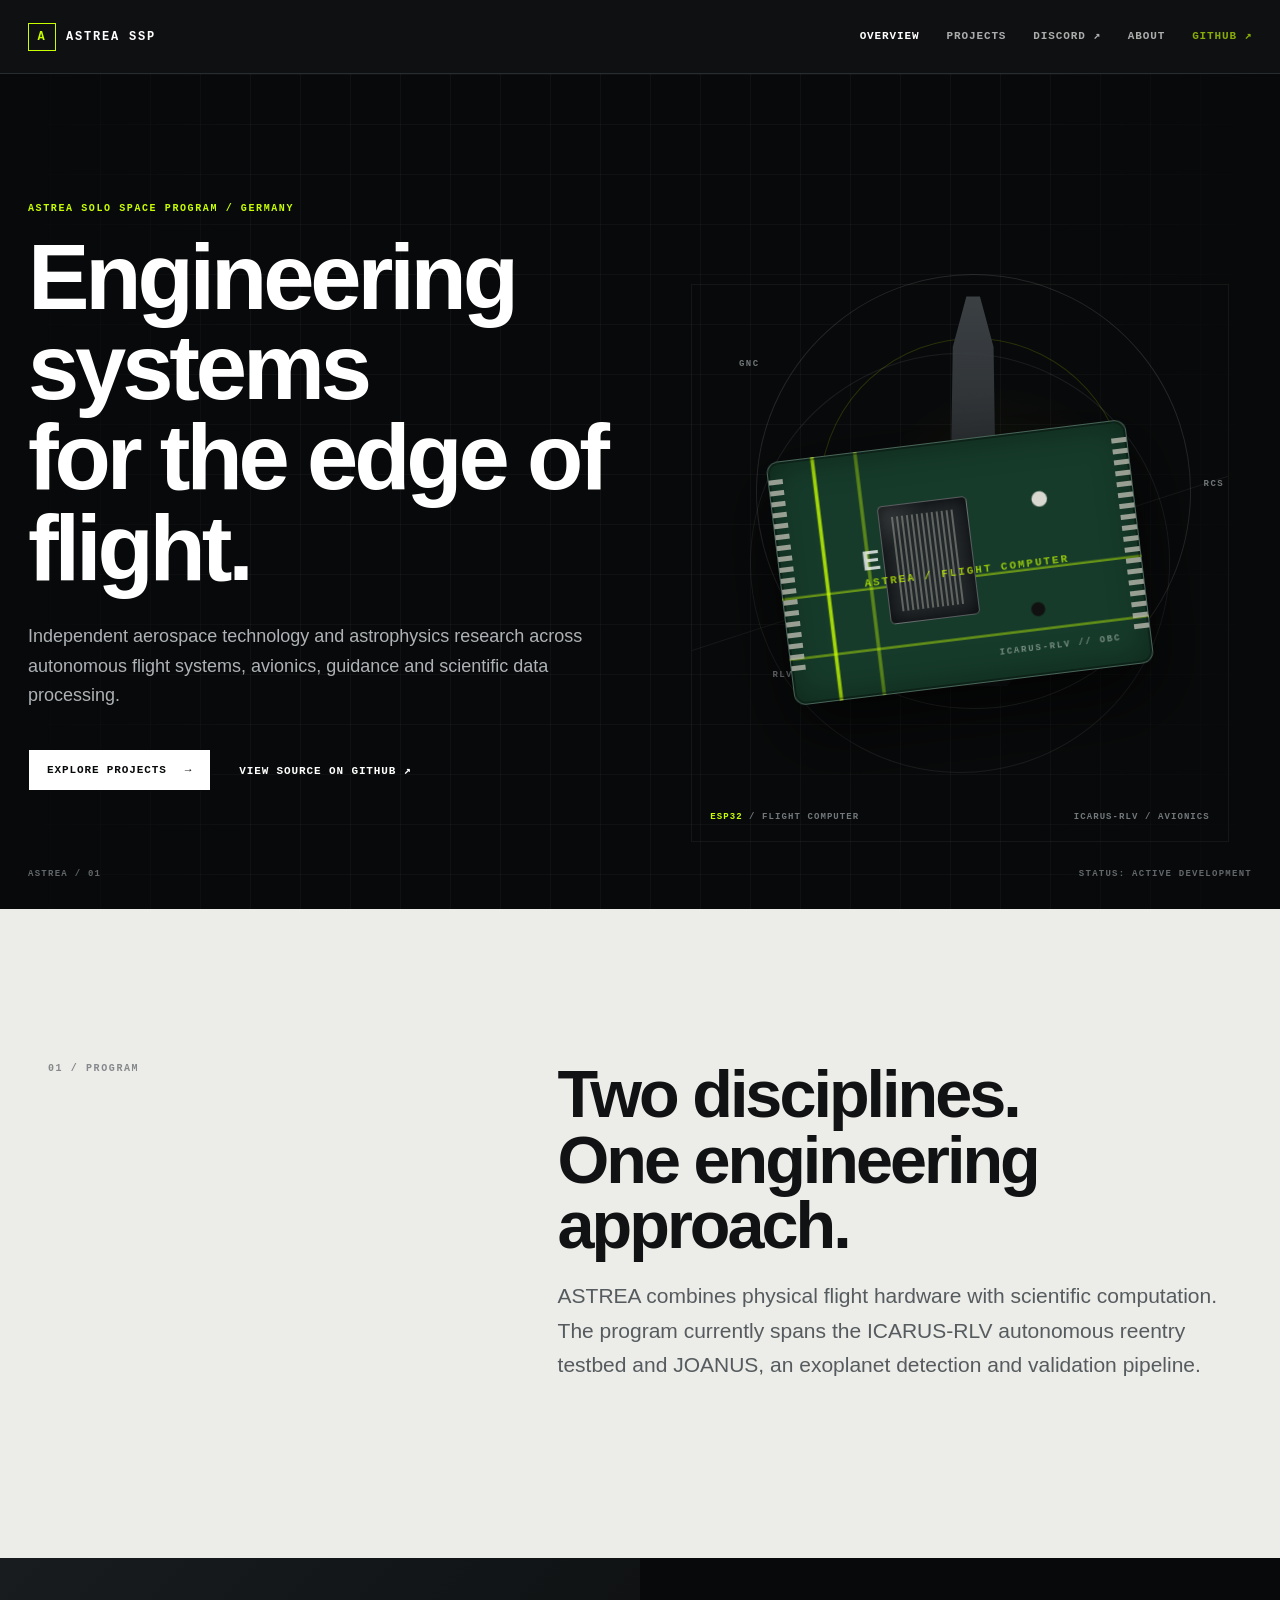
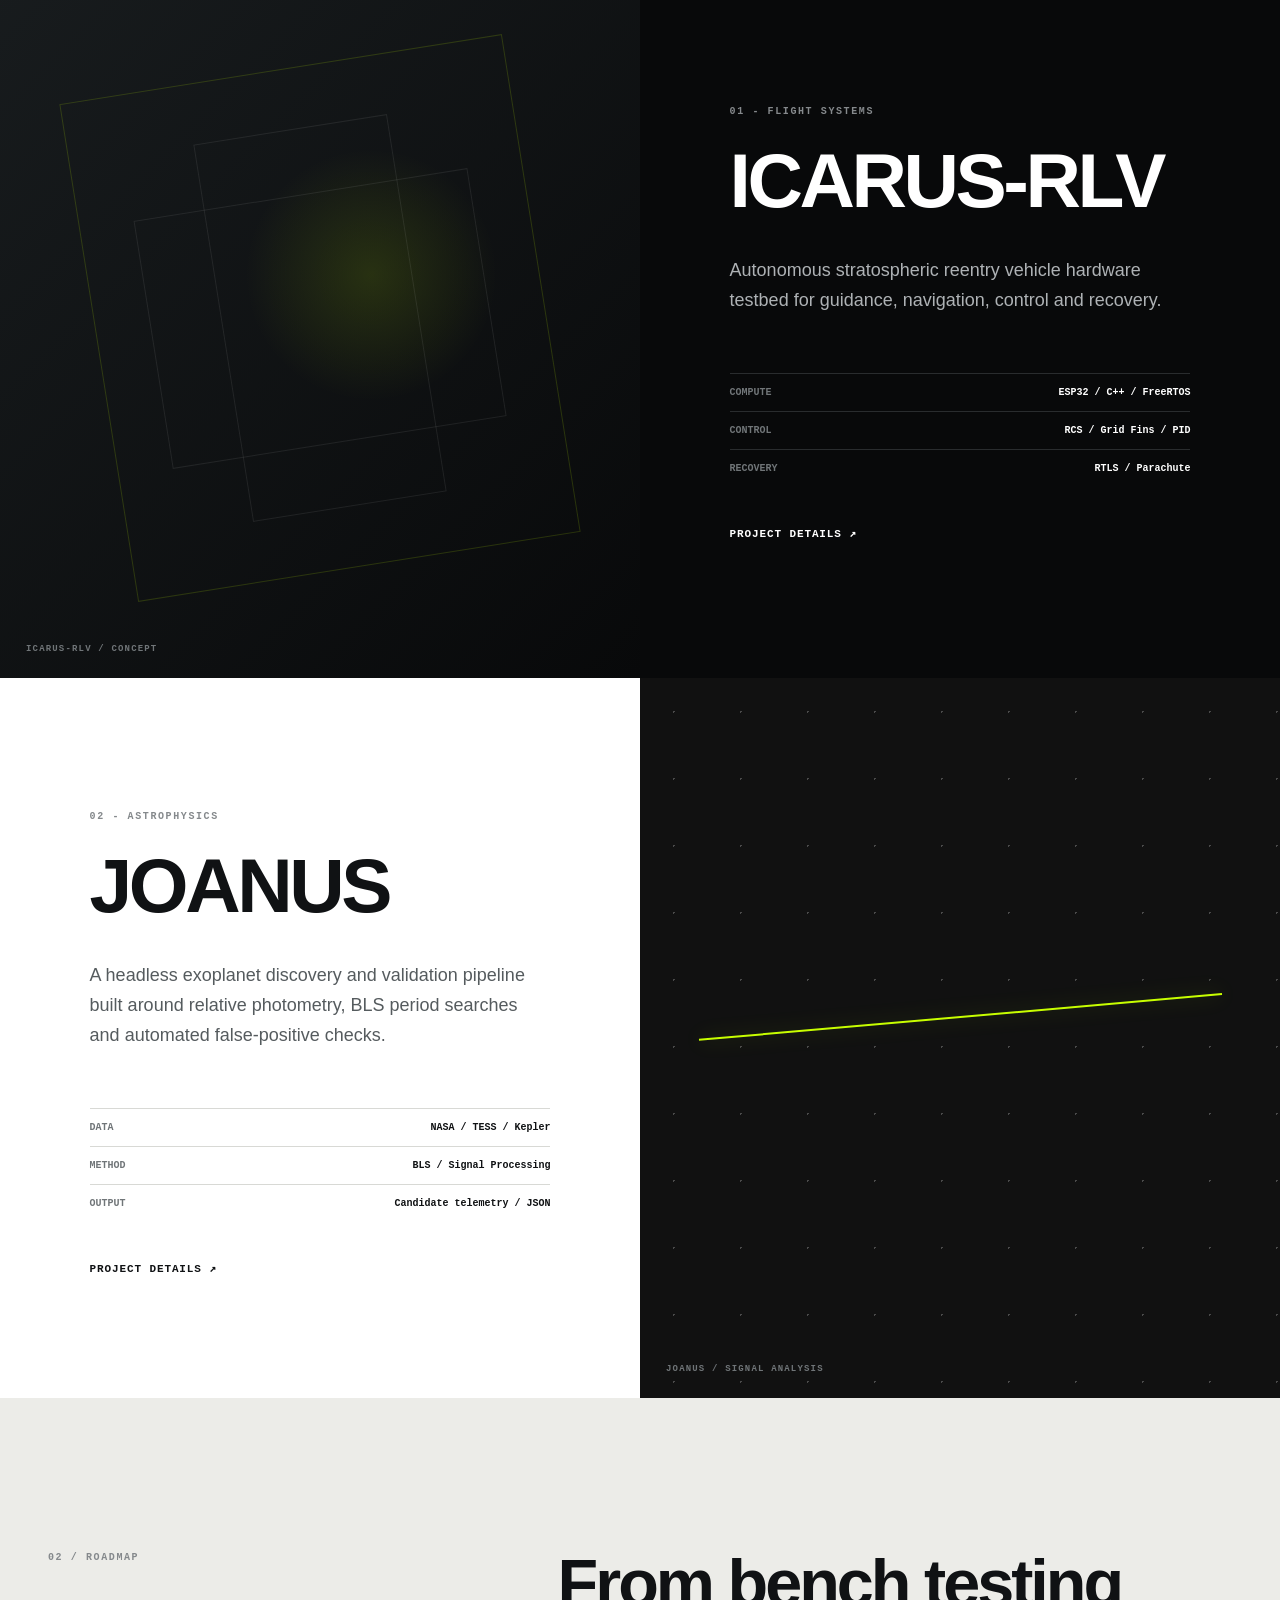
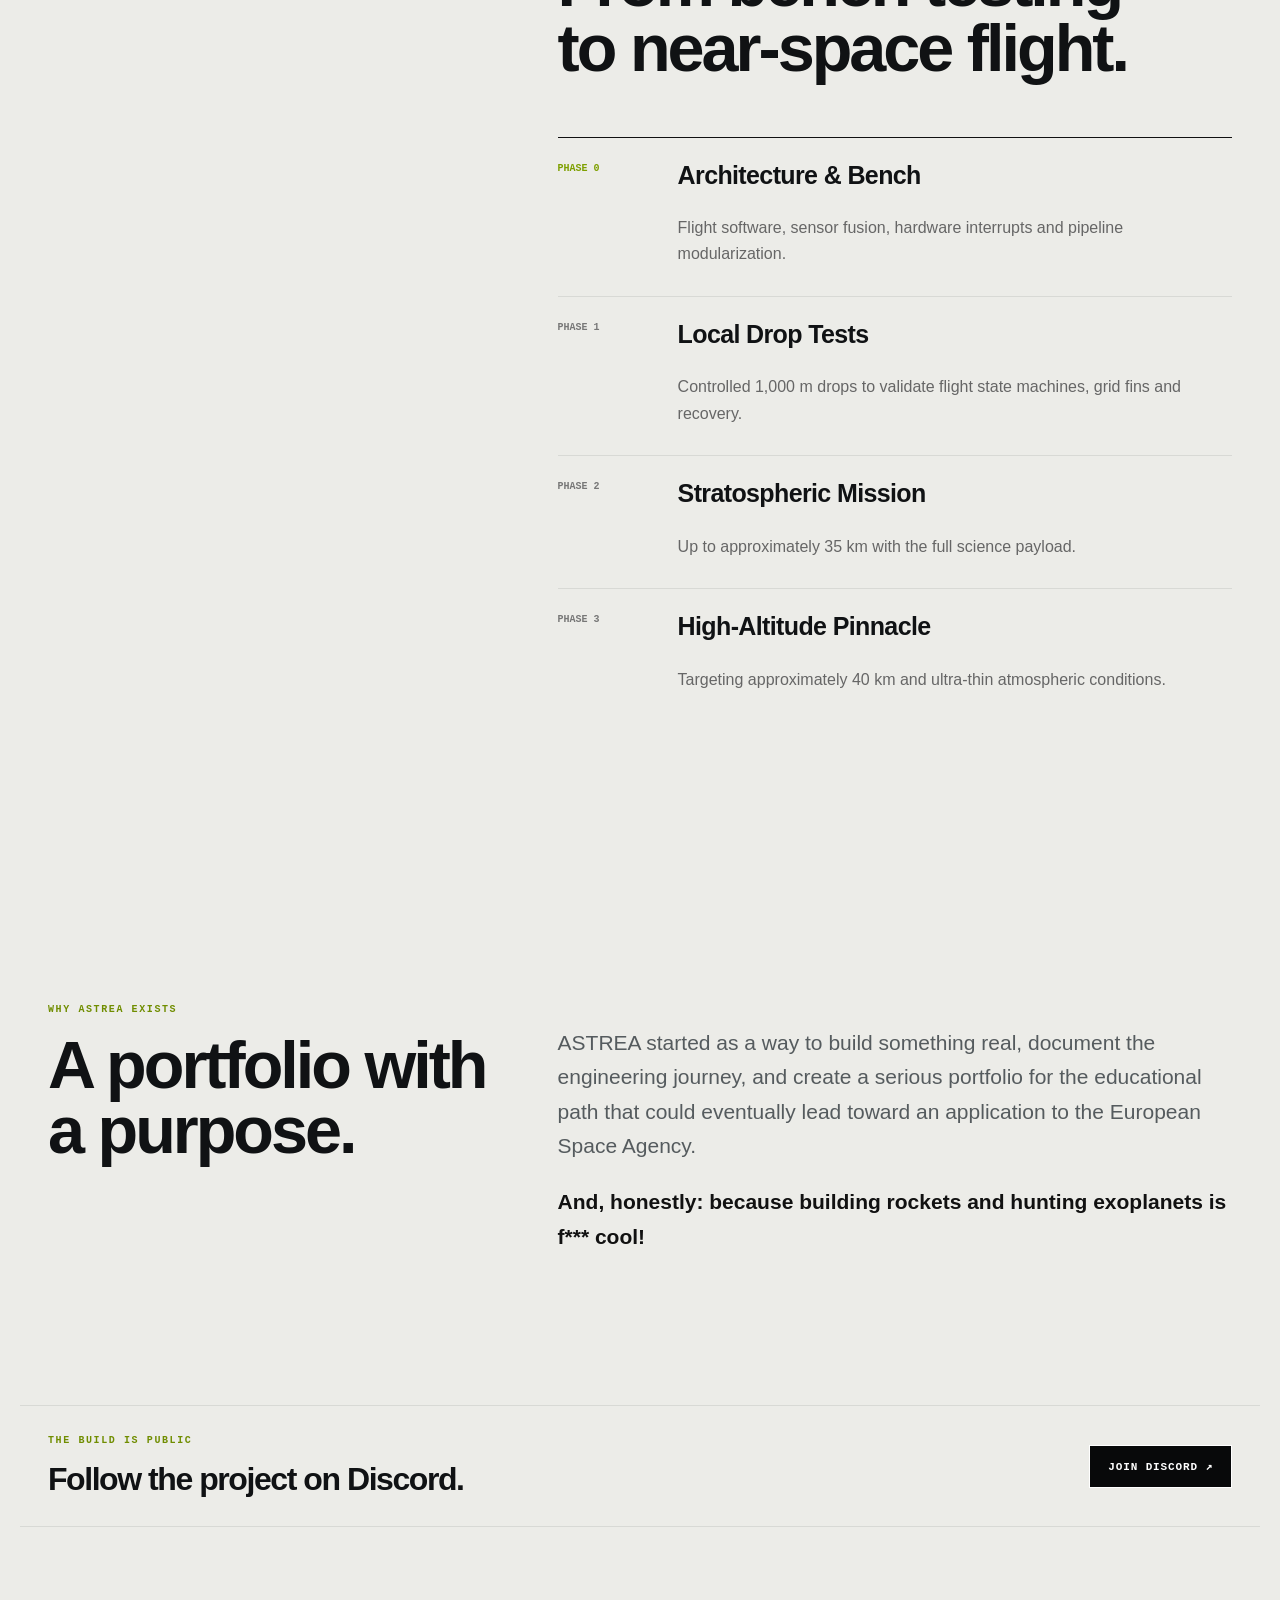
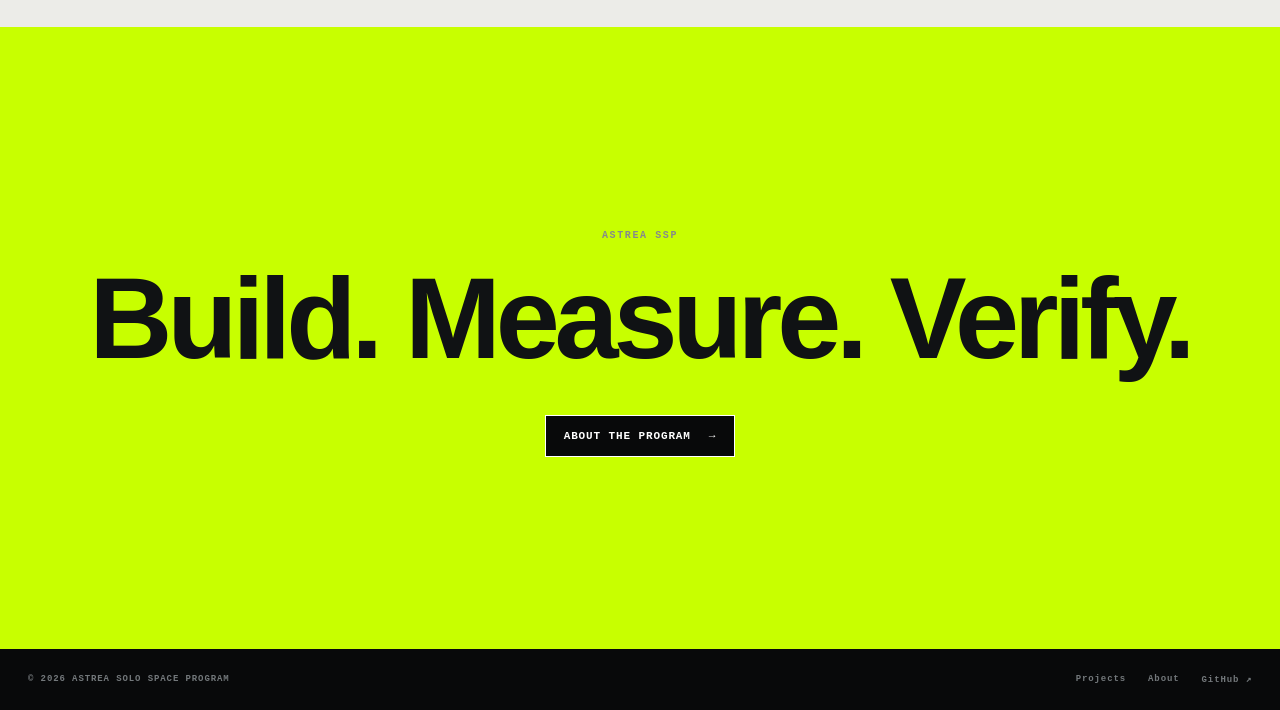
==== commit ddd4ed3b: "edit" ====
--- a/index.html
+++ b/index.html
@@ -3,22 +3,23 @@
 <head>
   <meta charset="utf-8">
   <meta name="viewport" content="width=device-width,initial-scale=1">
-  <meta name="description" content="ASTREA Solo Space Program — independent aerospace technology and astrophysics research.">
-  <title>ASTREA SSP — Independent Aerospace Research</title>
+  <meta name="description" content="ASTREA Solo Space Program - independent aerospace technology and astrophysics research.">
+  <title>ASTREA SSP - Independent Aerospace Research</title>
   <link rel="stylesheet" href="assets/site.css">
+  <link rel="icon" type="image/png" href="favicon.png">
 </head>
-<body>
+<body data-page="index">
   <header class="site-header">
     <a class="brand" href="index.html" aria-label="ASTREA SSP home">
       <span class="brand-mark">A</span><span>ASTREA SSP</span>
     </a>
-    <button class="nav-toggle" aria-label="Open navigation" aria-expanded="false">MENU</button>
+    <button class="nav-toggle" aria-label="Open navigation" aria-expanded="false" data-i18n="menu">MENU</button>
     <nav class="nav">
-      <a class="active" href="index.html">Overview</a>
-      <a href="projects.html">Projects</a>
-      <a href="https://discord.gg/NRd868Dkj2" target="_blank" rel="noreferrer">Discord ↗</a>
-      <a href="about.html">About</a>
-      <a class="nav-github" href="https://github.com/ASTREA-SSP" target="_blank" rel="noreferrer">GitHub ↗</a>
+      <a class="active" href="index.html" data-i18n="nav_overview">Overview</a>
+      <a href="projects.html" data-i18n="nav_projects">Projects</a>
+      <a href="https://discord.gg/NRd868Dkj2" target="_blank" rel="noreferrer" data-i18n="nav_discord">Discord ↗</a>
+      <a href="about.html" data-i18n="nav_about">About</a>
+      <a class="nav-github" href="https://github.com/ASTREA-SSP" target="_blank" rel="noreferrer" data-i18n="nav_github">GitHub ↗</a>
     </nav>
   </header>
 
@@ -26,12 +27,12 @@
     <section class="hero reveal">
       <div class="hero-grid"></div>
       <div class="hero-copy">
-        <p class="eyebrow">ASTREA SOLO SPACE PROGRAM / GERMANY</p>
-        <h1>Engineering systems<br>for the edge of flight.</h1>
-        <p class="hero-lead">Independent aerospace technology and astrophysics research across autonomous flight systems, avionics, guidance and scientific data processing.</p>
+        <p class="eyebrow" data-i18n="hero_eyebrow">ASTREA SOLO SPACE PROGRAM / GERMANY</p>
+        <h1 data-i18n="hero_title">Engineering systems<br>for the edge of flight.</h1>
+        <p class="hero-lead" data-i18n="hero_lead">Independent aerospace technology and astrophysics research across autonomous flight systems, avionics, guidance and scientific data processing.</p>
         <div class="hero-actions">
-          <a class="button button-light" href="projects.html">Explore projects <span>→</span></a>
-          <a class="text-link" href="https://github.com/ASTREA-SSP" target="_blank" rel="noreferrer">View source on GitHub ↗</a>
+          <a class="button button-light" href="projects.html" data-i18n="explore">Explore projects <span>→</span></a>
+          <a class="text-link" href="https://github.com/ASTREA-SSP" target="_blank" rel="noreferrer" data-i18n="source">View source on GitHub ↗</a>
         </div>
       </div>
       <div class="hero-stage" aria-label="ESP32 flight computer visual">
@@ -40,7 +41,7 @@
       </div>
       <div class="hero-meta">
         <span>ASTREA / 01</span>
-        <span>STATUS: ACTIVE DEVELOPMENT</span>
+        <span data-i18n="status">STATUS: ACTIVE DEVELOPMENT</span>
       </div>
       <div class="hero-graphic" aria-hidden="true">
         <div class="orbit orbit-a"></div><div class="orbit orbit-b"></div>
@@ -50,78 +51,78 @@
     </section>
 
     <section class="section intro">
-      <div class="section-label">01 / PROGRAM</div>
+      <div class="section-label" data-i18n="program">01 / PROGRAM</div>
       <div class="intro-copy">
-        <h2>Two disciplines.<br>One engineering approach.</h2>
-        <p>ASTREA combines physical flight hardware with scientific computation. The program currently spans the ICARUS-RLV autonomous reentry testbed and JOANUS, an exoplanet detection and validation pipeline.</p>
+        <h2 data-i18n="intro_title">Two disciplines.<br>One engineering approach.</h2>
+        <p data-i18n="intro_copy">ASTREA combines physical flight hardware with scientific computation. The program currently spans the ICARUS-RLV autonomous reentry testbed and JOANUS, an exoplanet detection and validation pipeline.</p>
       </div>
     </section>
 
     <section class="project-feature dark">
       <div class="project-image ic">
         <div class="technical-lines"></div>
-        <span class="image-caption">ICARUS-RLV / CONCEPT</span>
+        <span class="image-caption" data-i18n="ic_caption">ICARUS-RLV / CONCEPT</span>
       </div>
       <div class="project-info">
-        <p class="eyebrow">01 — FLIGHT SYSTEMS</p>
+        <p class="eyebrow" data-i18n="flight_systems">01 - FLIGHT SYSTEMS</p>
         <h2>ICARUS-RLV</h2>
-        <p>Autonomous stratospheric reentry vehicle hardware testbed for guidance, navigation, control and recovery.</p>
+        <p data-i18n="ic_desc">Autonomous stratospheric reentry vehicle hardware testbed for guidance, navigation, control and recovery.</p>
         <dl class="spec-list">
-          <div><dt>COMPUTE</dt><dd>ESP32 / C++ / FreeRTOS</dd></div>
-          <div><dt>CONTROL</dt><dd>RCS / Grid Fins / PID</dd></div>
-          <div><dt>RECOVERY</dt><dd>RTLS / Parachute</dd></div>
+          <div><dt data-i18n="compute">COMPUTE</dt><dd>ESP32 / C++ / FreeRTOS</dd></div>
+          <div><dt data-i18n="control">CONTROL</dt><dd>RCS / Grid Fins / PID</dd></div>
+          <div><dt data-i18n="recovery">RECOVERY</dt><dd>RTLS / Parachute</dd></div>
         </dl>
-        <a class="arrow-link" href="projects/icarus.html">Project details <span>↗</span></a>
+        <a class="arrow-link" href="projects/icarus.html" data-i18n="project_details">Project details <span>↗</span></a>
       </div>
     </section>
 
     <section class="project-feature jo">
       <div class="project-info">
-        <p class="eyebrow">02 — ASTROPHYSICS</p>
+        <p class="eyebrow" data-i18n="astrophysics">02 - ASTROPHYSICS</p>
         <h2>JOANUS</h2>
-        <p>A headless exoplanet discovery and validation pipeline built around relative photometry, BLS period searches and automated false-positive checks.</p>
+        <p data-i18n="jo_desc">A headless exoplanet discovery and validation pipeline built around relative photometry, BLS period searches and automated false-positive checks.</p>
         <dl class="spec-list">
-          <div><dt>DATA</dt><dd>NASA / TESS / Kepler</dd></div>
-          <div><dt>METHOD</dt><dd>BLS / Signal Processing</dd></div>
-          <div><dt>OUTPUT</dt><dd>Candidate telemetry / JSON</dd></div>
+          <div><dt data-i18n="data">DATA</dt><dd>NASA / TESS / Kepler</dd></div>
+          <div><dt data-i18n="method">METHOD</dt><dd>BLS / Signal Processing</dd></div>
+          <div><dt data-i18n="output">OUTPUT</dt><dd>Candidate telemetry / JSON</dd></div>
         </dl>
         <a class="arrow-link" href="projects/joanus.html">Project details <span>↗</span></a>
       </div>
       <div class="project-image jo-img">
         <div class="star-field"></div>
         <div class="light-curve"></div>
-        <span class="image-caption">JOANUS / SIGNAL ANALYSIS</span>
+        <span class="image-caption" data-i18n="jo_caption">JOANUS / SIGNAL ANALYSIS</span>
       </div>
     </section>
 
     <section class="section roadmap">
-      <div class="section-label">02 / ROADMAP</div>
+      <div class="section-label" data-i18n="roadmap">02 / ROADMAP</div>
       <div class="roadmap-main">
-        <h2>From bench testing<br>to near-space flight.</h2>
+        <h2 data-i18n="roadmap_title">From bench testing<br>to near-space flight.</h2>
         <div class="timeline">
-          <article class="phase current"><span>PHASE 0</span><h3>Architecture & Bench</h3><p>Flight software, sensor fusion, hardware interrupts and pipeline modularization.</p></article>
-          <article><span>PHASE 1</span><h3>Local Drop Tests</h3><p>Controlled 1,000 m drops to validate flight state machines, grid fins and recovery.</p></article>
-          <article><span>PHASE 2</span><h3>Stratospheric Mission</h3><p>Up to approximately 35 km with the full science payload.</p></article>
-          <article><span>PHASE 3</span><h3>High-Altitude Pinnacle</h3><p>Targeting approximately 40 km and ultra-thin atmospheric conditions.</p></article>
+          <article class="phase current"><span data-i18n="phase0">PHASE 0</span><h3 data-i18n="arch">Architecture & Bench</h3><p data-i18n="phase0copy">Flight software, sensor fusion, hardware interrupts and pipeline modularization.</p></article>
+          <article><span data-i18n="phase1">PHASE 1</span><h3 data-i18n="drops">Local Drop Tests</h3><p data-i18n="phase1copy">Controlled 1,000 m drops to validate flight state machines, grid fins and recovery.</p></article>
+          <article><span data-i18n="phase2">PHASE 2</span><h3 data-i18n="strato">Stratospheric Mission</h3><p data-i18n="phase2copy">Up to approximately 35 km with the full science payload.</p></article>
+          <article><span data-i18n="phase3">PHASE 3</span><h3 data-i18n="pinnacle">High-Altitude Pinnacle</h3><p data-i18n="phase3copy">Targeting approximately 40 km and ultra-thin atmospheric conditions.</p></article>
         </div>
       </div>
     </section>
 
     <section class="mission-reason reveal">
-      <div><div class="reason-kicker">WHY ASTREA EXISTS</div><h2>A portfolio with a purpose.</h2></div>
-      <div class="reason-copy"><p>ASTREA started as a way to build something real, document the engineering journey, and create a serious portfolio for the educational path that could eventually lead toward an application to the European Space Agency.</p><p><em>And, honestly: because building rockets and hunting exoplanets is fucking cool. XD</em></p></div>
+      <div><div class="reason-kicker" data-i18n="why">WHY ASTREA EXISTS</div><h2 data-i18n="portfolio">A portfolio with a purpose.</h2></div>
+      <div class="reason-copy"><p data-i18n="whycopy">ASTREA started as a way to build something real, document the engineering journey, and create a serious portfolio for the educational path that could eventually lead toward an application to the European Space Agency.</p><p><em data-i18n="cool">And, honestly because building rockets and hunting exoplanets is f*** cool!</em></p></div>
     </section>
-    <section class="discord-strip reveal"><div><div class="reason-kicker">THE BUILD IS PUBLIC</div><h3>Follow the project on Discord.</h3></div><a class="button button-dark" href="https://discord.gg/NRd868Dkj2" target="_blank" rel="noreferrer">Join Discord ↗</a></section>
+    <section class="discord-strip reveal"><div><div class="reason-kicker" data-i18n="public">THE BUILD IS PUBLIC</div><h3 data-i18n="discord_cta">Follow the project on Discord.</h3></div><a class="button button-dark" href="https://discord.gg/NRd868Dkj2" target="_blank" rel="noreferrer" data-i18n="join_discord">Join Discord ↗</a></section>
     <section class="statement">
       <p class="eyebrow">ASTREA SSP</p>
-      <h2>Build. Measure. Verify.</h2>
-      <a class="button button-dark" href="about.html">About the program <span>→</span></a>
+      <h2 data-i18n="statement">Build. Measure. Verify.</h2>
+      <a class="button button-dark" href="about.html" data-i18n="about_program">About the program <span>→</span></a>
     </section>
   </main>
 
   <footer class="footer">
     <span>© 2026 ASTREA SOLO SPACE PROGRAM</span>
-    <div><a href="projects.html">Projects</a><a href="about.html">About</a><a href="https://github.com/ASTREA-SSP" target="_blank" rel="noreferrer">GitHub ↗</a></div>
+    <div><a href="projects.html" data-i18n="nav_projects">Projects</a><a href="about.html" data-i18n="nav_about">About</a><a href="https://github.com/ASTREA-SSP" target="_blank" rel="noreferrer">GitHub ↗</a></div>
   </footer>
   <script src="assets/site.js"></script>
 </body>
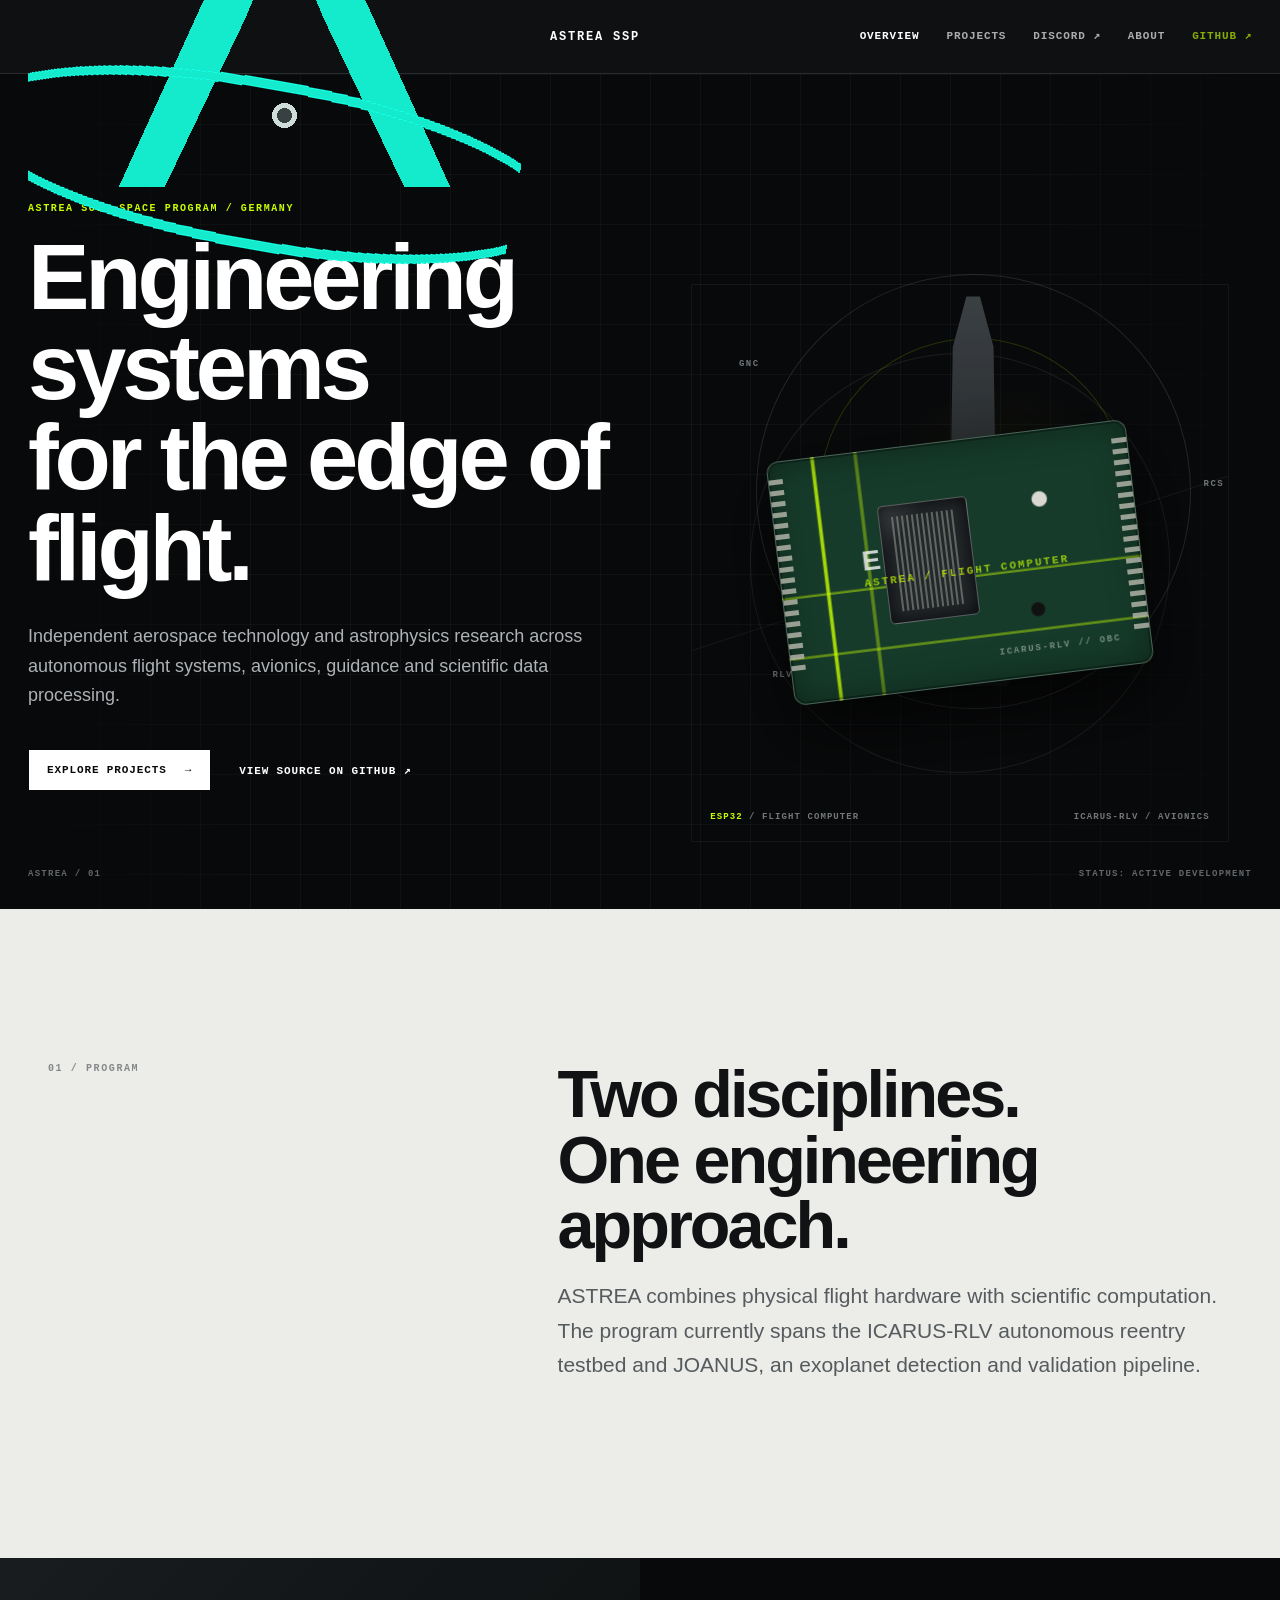
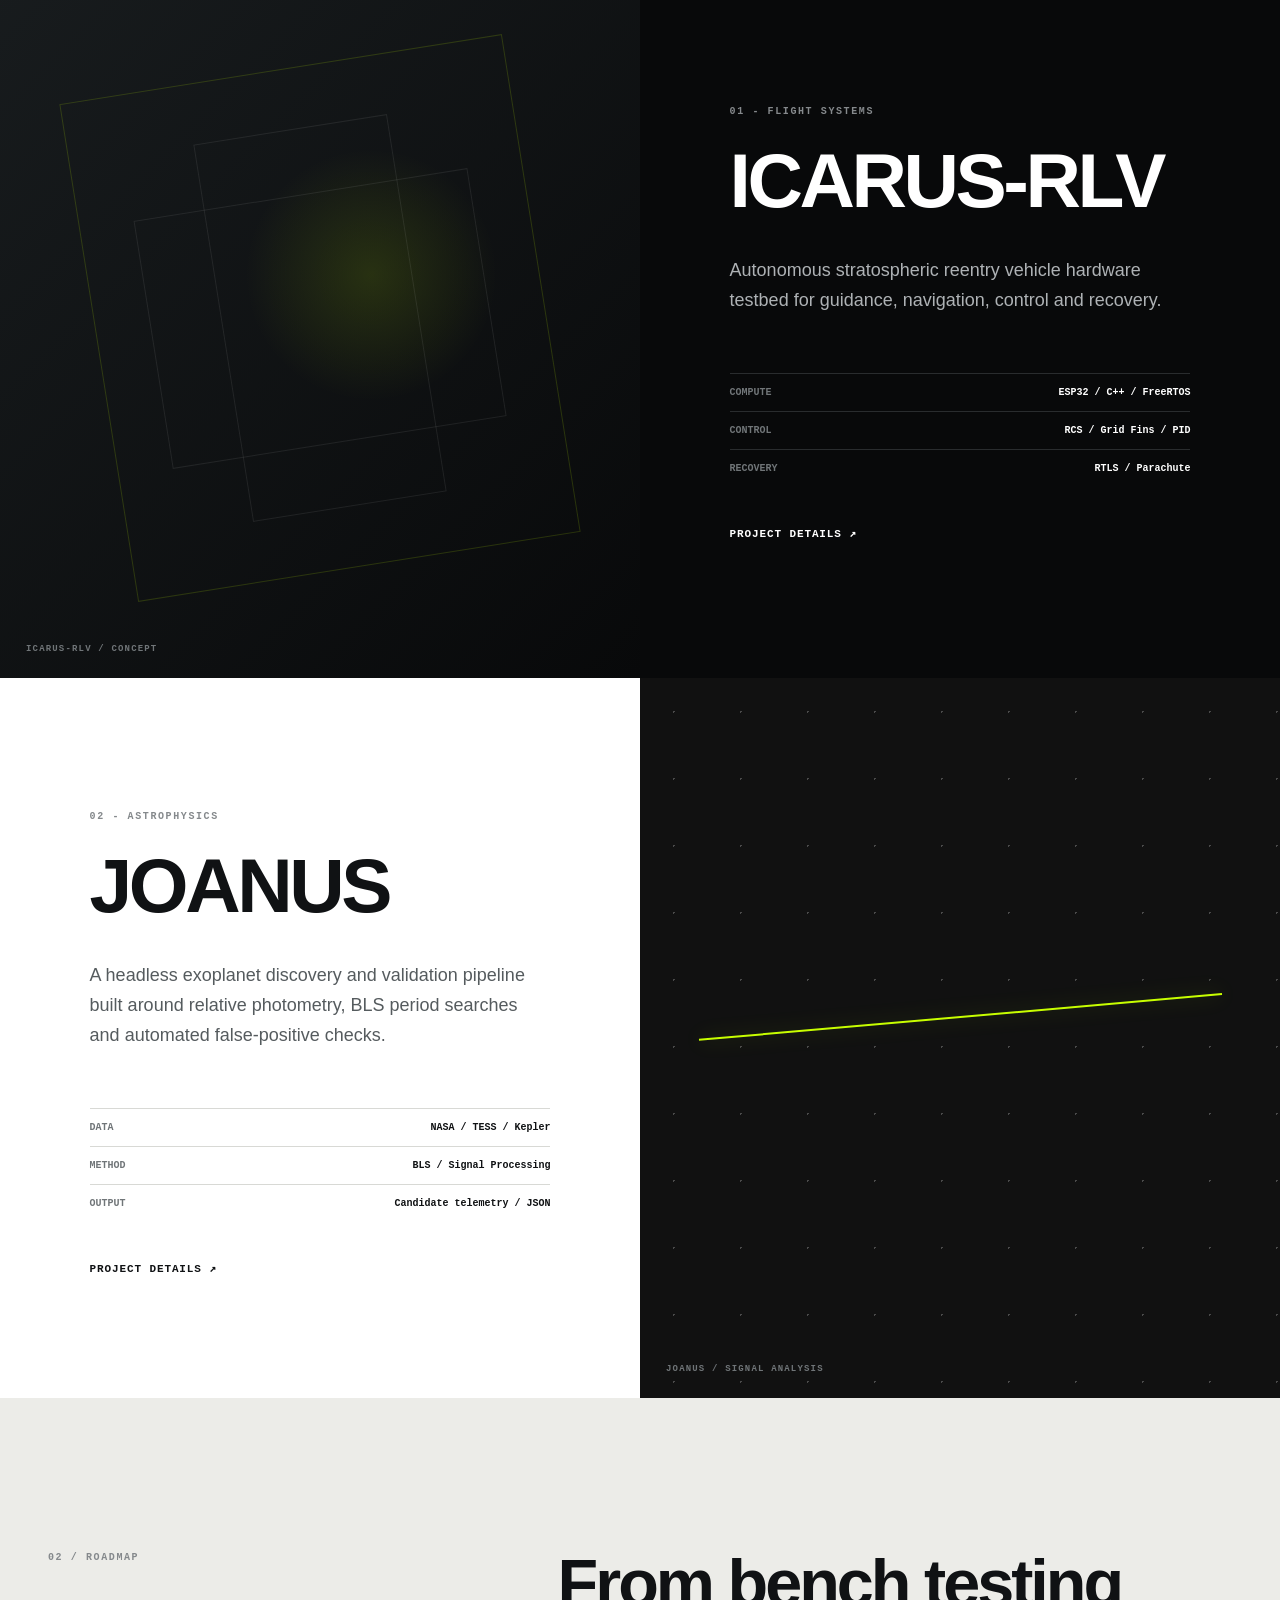
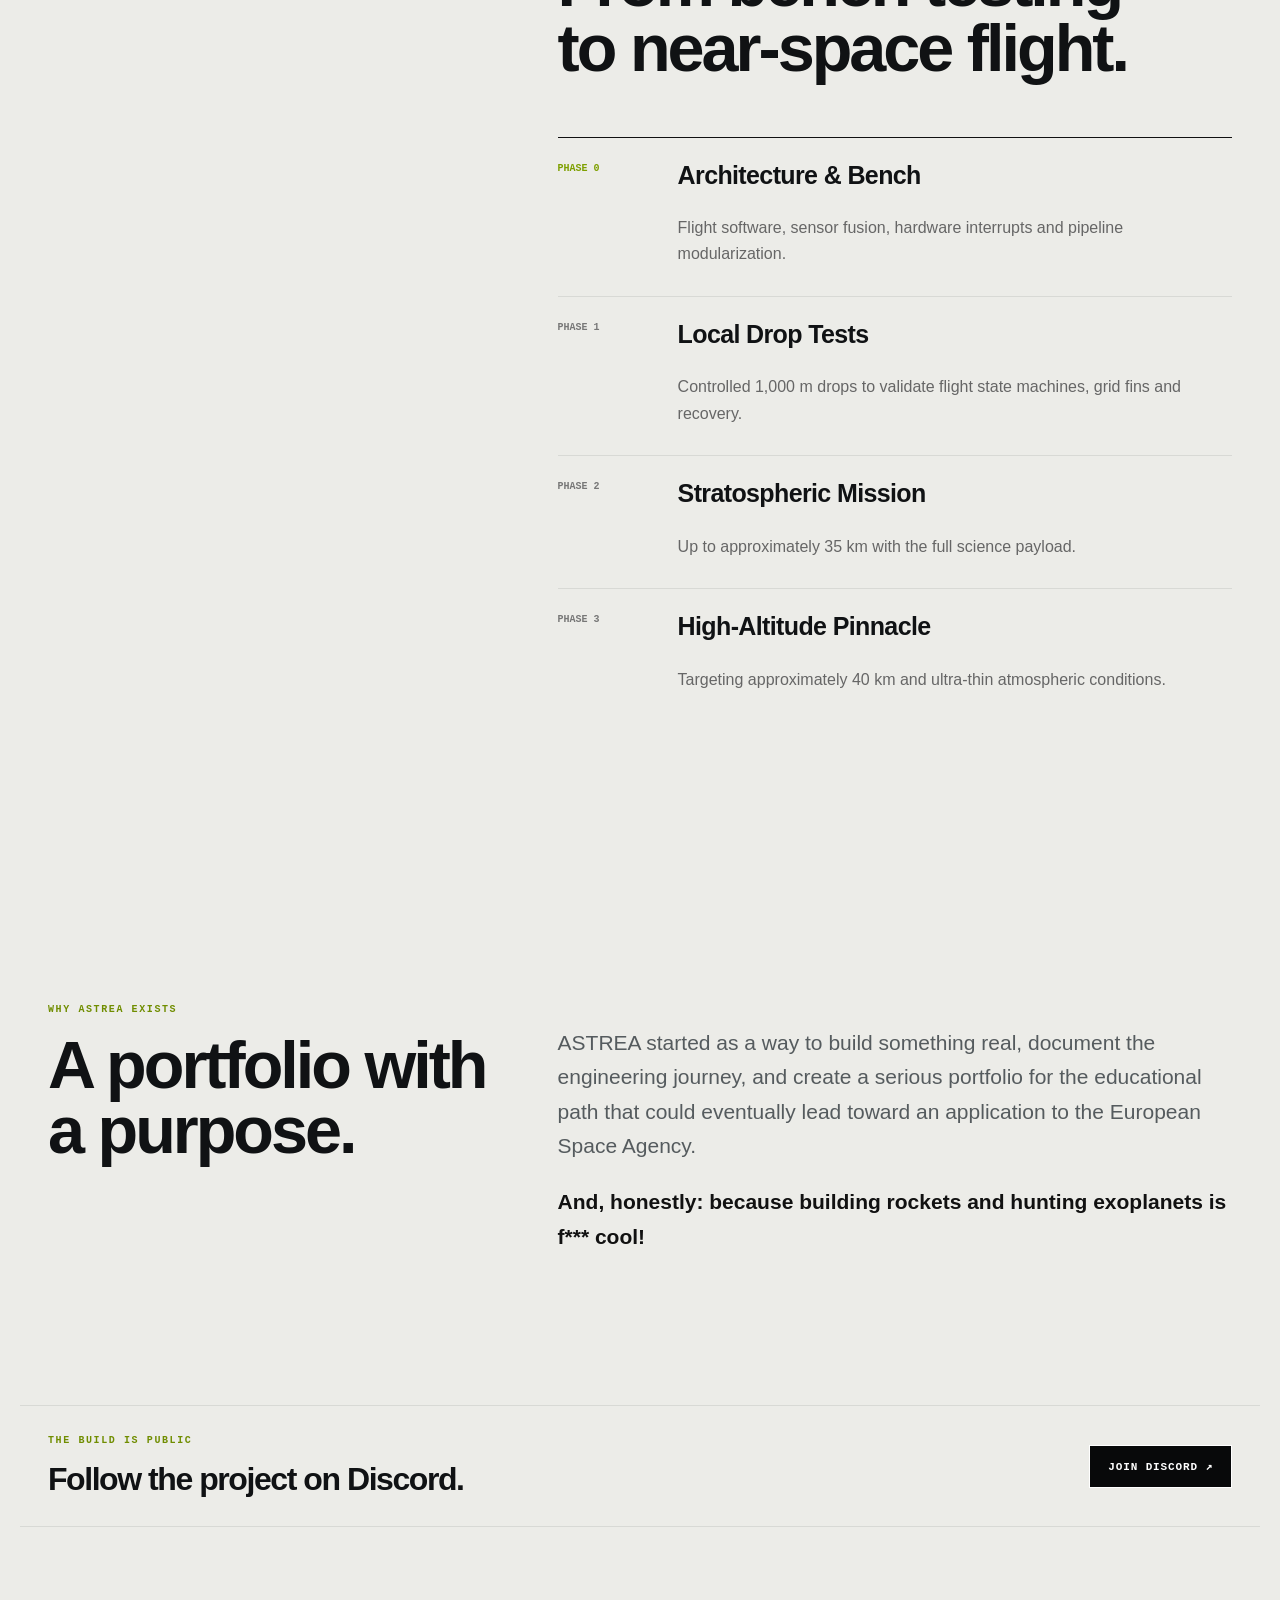
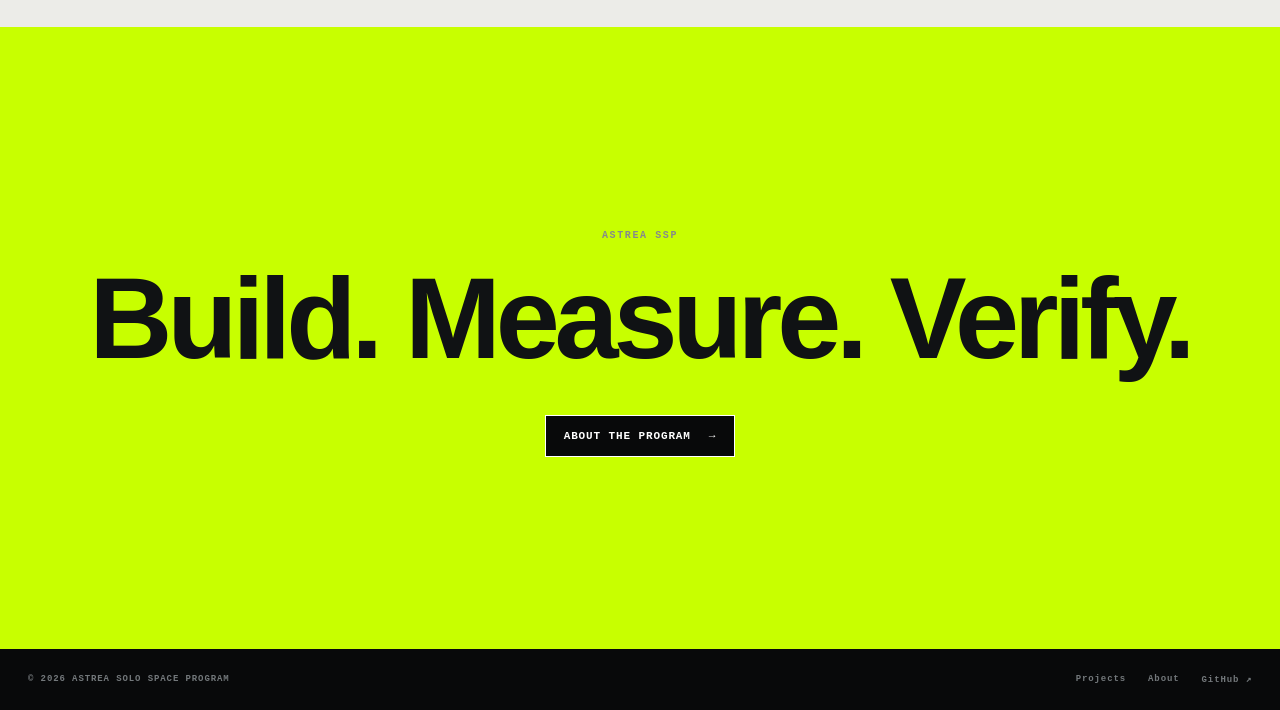
==== commit b6662b12: "add files v1.0.3" ====
--- a/index.html
+++ b/index.html
@@ -11,7 +11,7 @@
 <body data-page="index">
   <header class="site-header">
     <a class="brand" href="index.html" aria-label="ASTREA SSP home">
-      <span class="brand-mark">A</span><span>ASTREA SSP</span>
+      <img class="brand-logo" src="logo.png" alt="ASTREA SSP logo"><span>ASTREA SSP</span>
     </a>
     <button class="nav-toggle" aria-label="Open navigation" aria-expanded="false" data-i18n="menu">MENU</button>
     <nav class="nav">
@@ -110,7 +110,7 @@
 
     <section class="mission-reason reveal">
       <div><div class="reason-kicker" data-i18n="why">WHY ASTREA EXISTS</div><h2 data-i18n="portfolio">A portfolio with a purpose.</h2></div>
-      <div class="reason-copy"><p data-i18n="whycopy">ASTREA started as a way to build something real, document the engineering journey, and create a serious portfolio for the educational path that could eventually lead toward an application to the European Space Agency.</p><p><em data-i18n="cool">And, honestly because building rockets and hunting exoplanets is f*** cool!</em></p></div>
+      <div class="reason-copy"><p data-i18n="whycopy">ASTREA started as a way to build something real, document the engineering journey, and create a serious portfolio for the educational path that could eventually lead toward an application to the European Space Agency.</p><p><em data-i18n="cool">And, honestly: because building rockets and hunting exoplanets is fucking cool. XD</em></p></div>
     </section>
     <section class="discord-strip reveal"><div><div class="reason-kicker" data-i18n="public">THE BUILD IS PUBLIC</div><h3 data-i18n="discord_cta">Follow the project on Discord.</h3></div><a class="button button-dark" href="https://discord.gg/NRd868Dkj2" target="_blank" rel="noreferrer" data-i18n="join_discord">Join Discord ↗</a></section>
     <section class="statement">
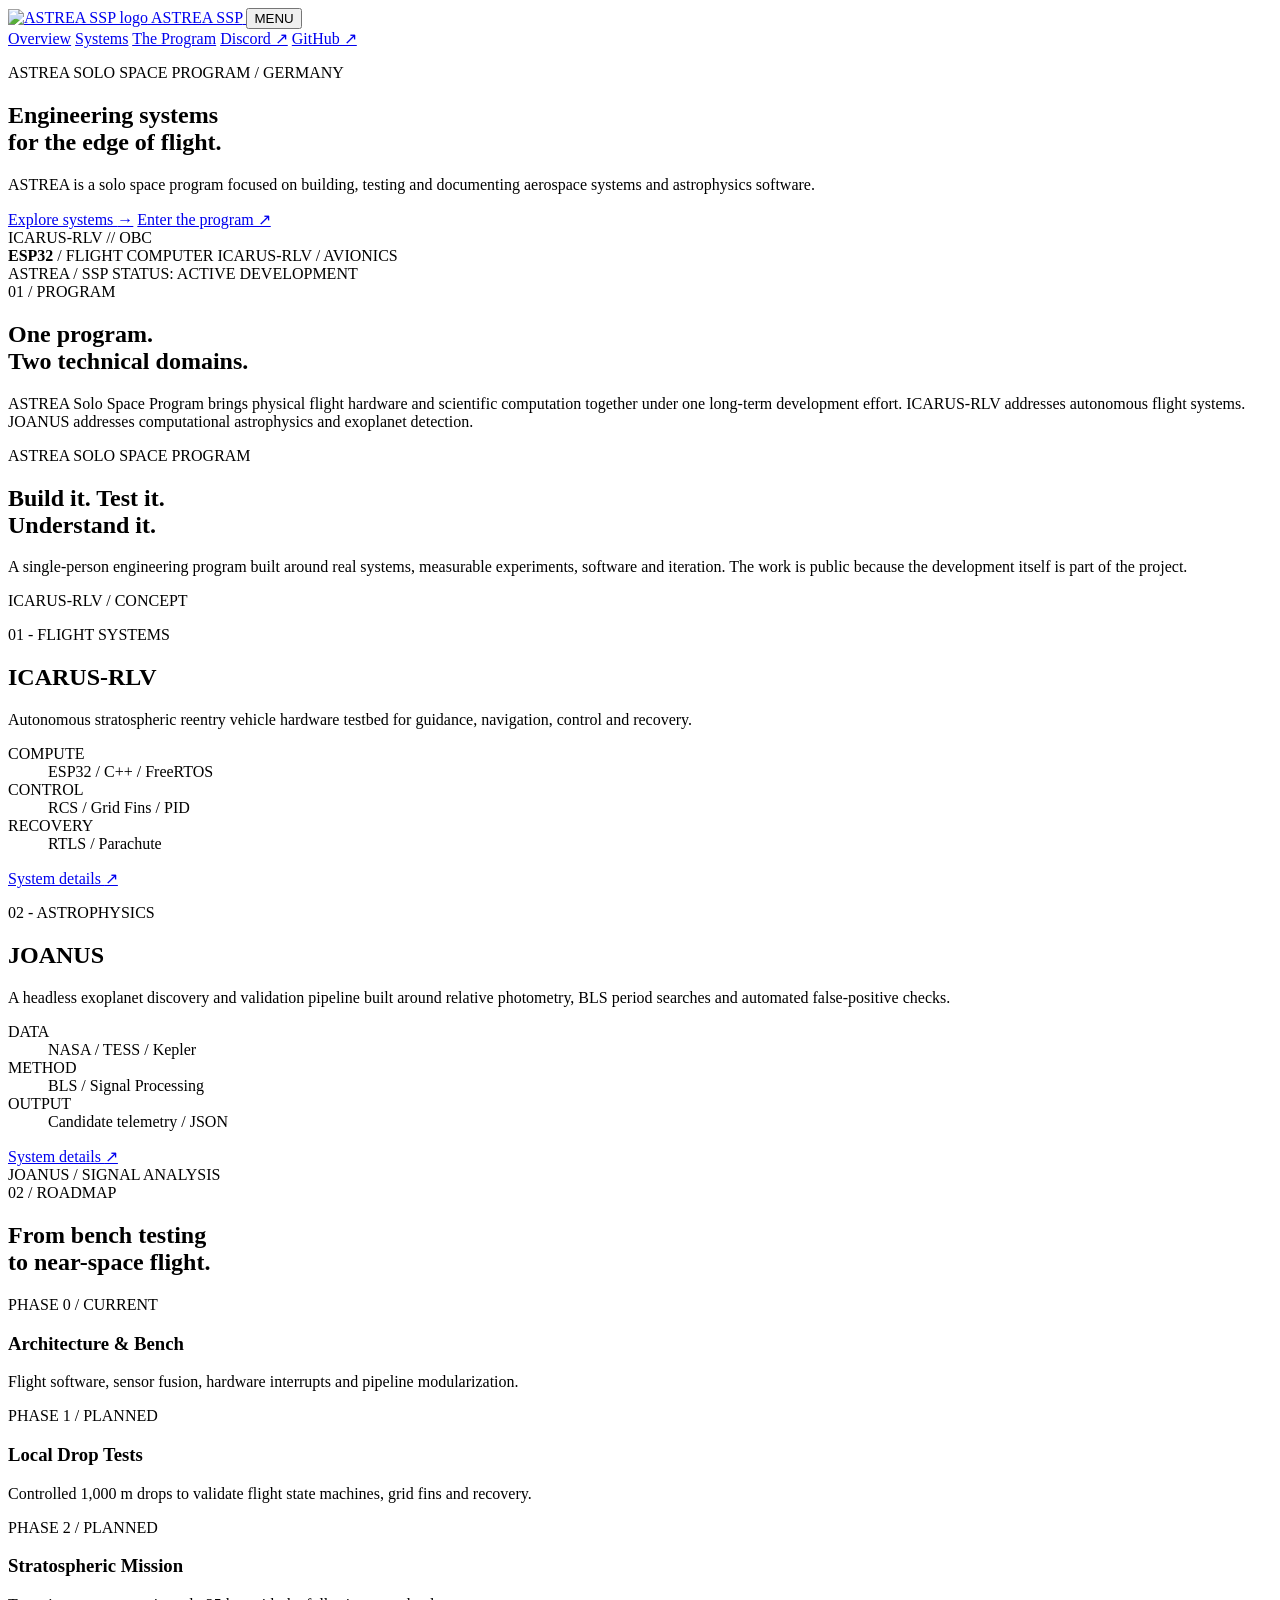
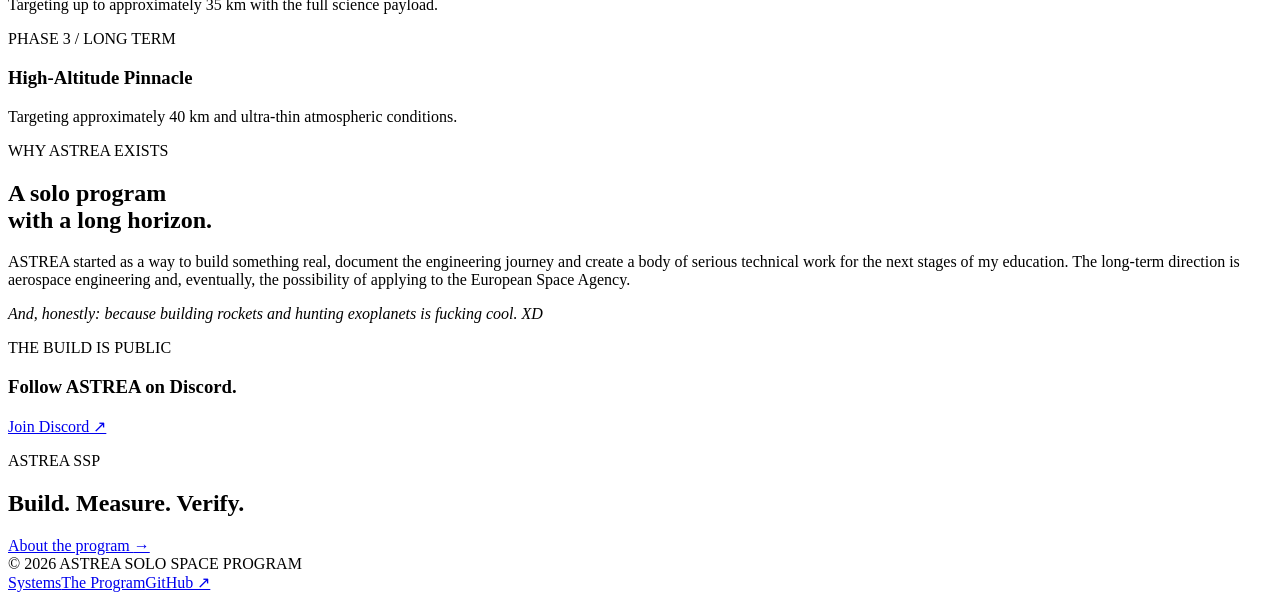
==== commit ac23d23b: "recommend update" ====
--- a/index.html
+++ b/index.html
@@ -4,126 +4,153 @@
   <meta charset="utf-8">
   <meta name="viewport" content="width=device-width,initial-scale=1">
   <meta name="description" content="ASTREA Solo Space Program - independent aerospace technology and astrophysics research.">
-  <title>ASTREA SSP - Independent Aerospace Research</title>
-  <link rel="stylesheet" href="assets/site.css">
+  <title>ASTREA SSP - Solo Space Program</title>
+  <link rel="stylesheet" href="assets+site.css">
   <link rel="icon" type="image/png" href="favicon.png">
 </head>
 <body data-page="index">
-  <header class="site-header">
-    <a class="brand" href="index.html" aria-label="ASTREA SSP home">
-      <img class="brand-logo" src="logo.png" alt="ASTREA SSP logo"><span>ASTREA SSP</span>
-    </a>
-    <button class="nav-toggle" aria-label="Open navigation" aria-expanded="false" data-i18n="menu">MENU</button>
-    <nav class="nav">
-      <a class="active" href="index.html" data-i18n="nav_overview">Overview</a>
-      <a href="projects.html" data-i18n="nav_projects">Projects</a>
-      <a href="https://discord.gg/NRd868Dkj2" target="_blank" rel="noreferrer" data-i18n="nav_discord">Discord ↗</a>
-      <a href="about.html" data-i18n="nav_about">About</a>
-      <a class="nav-github" href="https://github.com/ASTREA-SSP" target="_blank" rel="noreferrer" data-i18n="nav_github">GitHub ↗</a>
-    </nav>
-  </header>
+<header class="site-header">
+  <a class="brand" href="index.html" aria-label="ASTREA SSP home">
+    <img class="brand-logo" src="logo.png" alt="ASTREA SSP logo">
+    <span>ASTREA SSP</span>
+  </a>
+  <button class="nav-toggle" aria-label="Open navigation" aria-expanded="false" data-i18n="menu">MENU</button>
+  <nav class="nav">
+    <a class="active" href="index.html" data-i18n="nav_overview">Overview</a>
+    <a href="projects.html" data-i18n="nav_projects">Systems</a>
+    <a href="about.html" data-i18n="nav_about">The Program</a>
+    <a href="https://discord.gg/NRd868Dkj2" target="_blank" rel="noreferrer" data-i18n="nav_discord">Discord ↗</a>
+    <a class="nav-github" href="https://github.com/ASTREA-SSP" target="_blank" rel="noreferrer" data-i18n="nav_github">GitHub ↗</a>
+  </nav>
+</header>
 
-  <main>
-    <section class="hero reveal">
-      <div class="hero-grid"></div>
-      <div class="hero-copy">
-        <p class="eyebrow" data-i18n="hero_eyebrow">ASTREA SOLO SPACE PROGRAM / GERMANY</p>
-        <h1 data-i18n="hero_title">Engineering systems<br>for the edge of flight.</h1>
-        <p class="hero-lead" data-i18n="hero_lead">Independent aerospace technology and astrophysics research across autonomous flight systems, avionics, guidance and scientific data processing.</p>
-        <div class="hero-actions">
-          <a class="button button-light" href="projects.html" data-i18n="explore">Explore projects <span>→</span></a>
-          <a class="text-link" href="https://github.com/ASTREA-SSP" target="_blank" rel="noreferrer" data-i18n="source">View source on GitHub ↗</a>
+<main>
+  <section class="hero hero--dense reveal">
+    <div class="hero-grid"></div>
+    <div class="hero-copy">
+      <p class="eyebrow" data-i18n="hero_eyebrow">ASTREA SOLO SPACE PROGRAM / GERMANY</p>
+      <h1 data-i18n="hero_title">Engineering systems<br>for the edge of flight.</h1>
+      <p class="hero-lead" data-i18n="hero_lead">ASTREA is a solo space program focused on building, testing and documenting aerospace systems and astrophysics software.</p>
+      <div class="hero-actions">
+        <a class="button button-light" href="projects.html" data-i18n="explore">Explore systems <span>→</span></a>
+        <a class="text-link" href="about.html" data-i18n="program_link">Enter the program ↗</a>
+      </div>
+    </div>
+    <div class="hero-stage" aria-label="ESP32 flight computer visual">
+      <div class="esp32-cutout" aria-hidden="true">
+        <div class="esp32-board">
+          <div class="esp32-module"></div>
+          <div class="esp32-pins"><span></span><span></span></div>
+          <div class="esp32-label">ICARUS-RLV // OBC</div>
         </div>
       </div>
-      <div class="hero-stage" aria-label="ESP32 flight computer visual">
-        <div class="esp32-cutout" aria-hidden="true"><div class="esp32-board"><div class="esp32-module"></div><div class="esp32-pins"><span></span><span></span></div><div class="esp32-label">ICARUS-RLV // OBC</div></div></div>
-        <div class="stage-caption"><span><strong>ESP32</strong> / FLIGHT COMPUTER</span><span>ICARUS-RLV / AVIONICS</span></div>
+      <div class="stage-caption">
+        <span><strong>ESP32</strong> / FLIGHT COMPUTER</span>
+        <span>ICARUS-RLV / AVIONICS</span>
       </div>
-      <div class="hero-meta">
-        <span>ASTREA / 01</span>
-        <span data-i18n="status">STATUS: ACTIVE DEVELOPMENT</span>
+    </div>
+    <div class="hero-meta">
+      <span>ASTREA / SSP</span>
+      <span data-i18n="status">STATUS: ACTIVE DEVELOPMENT</span>
+    </div>
+  </section>
+
+  <section class="section intro">
+    <div class="section-label" data-i18n="program">01 / PROGRAM</div>
+    <div class="intro-copy">
+      <h2 data-i18n="intro_title">One program.<br>Two technical domains.</h2>
+      <p data-i18n="intro_copy">ASTREA Solo Space Program brings physical flight hardware and scientific computation together under one long-term development effort. ICARUS-RLV addresses autonomous flight systems. JOANUS addresses computational astrophysics and exoplanet detection.</p>
+    </div>
+  </section>
+
+  <section class="program-banner">
+    <div>
+      <p class="eyebrow" data-i18n="identity_kicker">ASTREA SOLO SPACE PROGRAM</p>
+      <h2 data-i18n="identity_title">Build it. Test it.<br>Understand it.</h2>
+    </div>
+    <p data-i18n="identity_copy">A single-person engineering program built around real systems, measurable experiments, software and iteration. The work is public because the development itself is part of the project.</p>
+  </section>
+
+  <section class="project-feature dark">
+    <div class="project-image ic">
+      <div class="technical-lines"></div>
+      <span class="image-caption" data-i18n="ic_caption">ICARUS-RLV / CONCEPT</span>
+    </div>
+    <div class="project-info">
+      <p class="eyebrow" data-i18n="flight_systems">01 - FLIGHT SYSTEMS</p>
+      <h2>ICARUS-RLV</h2>
+      <p data-i18n="ic_desc">Autonomous stratospheric reentry vehicle hardware testbed for guidance, navigation, control and recovery.</p>
+      <dl class="spec-list">
+        <div><dt data-i18n="compute">COMPUTE</dt><dd>ESP32 / C++ / FreeRTOS</dd></div>
+        <div><dt data-i18n="control">CONTROL</dt><dd>RCS / Grid Fins / PID</dd></div>
+        <div><dt data-i18n="recovery">RECOVERY</dt><dd>RTLS / Parachute</dd></div>
+      </dl>
+      <a class="arrow-link" href="projects/icarus.html" data-i18n="project_details">System details <span>↗</span></a>
+    </div>
+  </section>
+
+  <section class="project-feature jo">
+    <div class="project-info">
+      <p class="eyebrow" data-i18n="astrophysics">02 - ASTROPHYSICS</p>
+      <h2>JOANUS</h2>
+      <p data-i18n="jo_desc">A headless exoplanet discovery and validation pipeline built around relative photometry, BLS period searches and automated false-positive checks.</p>
+      <dl class="spec-list">
+        <div><dt data-i18n="data">DATA</dt><dd>NASA / TESS / Kepler</dd></div>
+        <div><dt data-i18n="method">METHOD</dt><dd>BLS / Signal Processing</dd></div>
+        <div><dt data-i18n="output">OUTPUT</dt><dd>Candidate telemetry / JSON</dd></div>
+      </dl>
+      <a class="arrow-link" href="projects/joanus.html" data-i18n="project_details">System details <span>↗</span></a>
+    </div>
+    <div class="project-image jo-img">
+      <div class="star-field"></div>
+      <div class="light-curve"></div>
+      <span class="image-caption" data-i18n="jo_caption">JOANUS / SIGNAL ANALYSIS</span>
+    </div>
+  </section>
+
+  <section class="section roadmap">
+    <div class="section-label" data-i18n="roadmap">02 / ROADMAP</div>
+    <div class="roadmap-main">
+      <h2 data-i18n="roadmap_title">From bench testing<br>to near-space flight.</h2>
+      <div class="timeline">
+        <article class="current"><span data-i18n="phase0">PHASE 0 / CURRENT</span><h3 data-i18n="arch">Architecture & Bench</h3><p data-i18n="phase0copy">Flight software, sensor fusion, hardware interrupts and pipeline modularization.</p></article>
+        <article><span data-i18n="phase1">PHASE 1 / PLANNED</span><h3 data-i18n="drops">Local Drop Tests</h3><p data-i18n="phase1copy">Controlled 1,000 m drops to validate flight state machines, grid fins and recovery.</p></article>
+        <article><span data-i18n="phase2">PHASE 2 / PLANNED</span><h3 data-i18n="strato">Stratospheric Mission</h3><p data-i18n="phase2copy">Targeting up to approximately 35 km with the full science payload.</p></article>
+        <article><span data-i18n="phase3">PHASE 3 / LONG TERM</span><h3 data-i18n="pinnacle">High-Altitude Pinnacle</h3><p data-i18n="phase3copy">Targeting approximately 40 km and ultra-thin atmospheric conditions.</p></article>
       </div>
-      <div class="hero-graphic" aria-hidden="true">
-        <div class="orbit orbit-a"></div><div class="orbit orbit-b"></div>
-        <div class="vehicle-silhouette"></div>
-        <span class="callout c1">GNC</span><span class="callout c2">RCS</span><span class="callout c3">RLV</span>
-      </div>
-    </section>
+    </div>
+  </section>
 
-    <section class="section intro">
-      <div class="section-label" data-i18n="program">01 / PROGRAM</div>
-      <div class="intro-copy">
-        <h2 data-i18n="intro_title">Two disciplines.<br>One engineering approach.</h2>
-        <p data-i18n="intro_copy">ASTREA combines physical flight hardware with scientific computation. The program currently spans the ICARUS-RLV autonomous reentry testbed and JOANUS, an exoplanet detection and validation pipeline.</p>
-      </div>
-    </section>
+  <section class="mission-reason reveal">
+    <div>
+      <div class="reason-kicker" data-i18n="why">WHY ASTREA EXISTS</div>
+      <h2 data-i18n="why_title">A solo program<br>with a long horizon.</h2>
+    </div>
+    <div class="reason-copy">
+      <p data-i18n="whycopy">ASTREA started as a way to build something real, document the engineering journey and create a body of serious technical work for the next stages of my education. The long-term direction is aerospace engineering and, eventually, the possibility of applying to the European Space Agency.</p>
+      <p><em data-i18n="cool">And, honestly: because building rockets and hunting exoplanets is fucking cool. XD</em></p>
+    </div>
+  </section>
 
-    <section class="project-feature dark">
-      <div class="project-image ic">
-        <div class="technical-lines"></div>
-        <span class="image-caption" data-i18n="ic_caption">ICARUS-RLV / CONCEPT</span>
-      </div>
-      <div class="project-info">
-        <p class="eyebrow" data-i18n="flight_systems">01 - FLIGHT SYSTEMS</p>
-        <h2>ICARUS-RLV</h2>
-        <p data-i18n="ic_desc">Autonomous stratospheric reentry vehicle hardware testbed for guidance, navigation, control and recovery.</p>
-        <dl class="spec-list">
-          <div><dt data-i18n="compute">COMPUTE</dt><dd>ESP32 / C++ / FreeRTOS</dd></div>
-          <div><dt data-i18n="control">CONTROL</dt><dd>RCS / Grid Fins / PID</dd></div>
-          <div><dt data-i18n="recovery">RECOVERY</dt><dd>RTLS / Parachute</dd></div>
-        </dl>
-        <a class="arrow-link" href="projects/icarus.html" data-i18n="project_details">Project details <span>↗</span></a>
-      </div>
-    </section>
+  <section class="discord-strip reveal">
+    <div>
+      <div class="reason-kicker" data-i18n="public">THE BUILD IS PUBLIC</div>
+      <h3 data-i18n="discord_cta">Follow ASTREA on Discord.</h3>
+    </div>
+    <a class="button button-dark" href="https://discord.gg/NRd868Dkj2" target="_blank" rel="noreferrer" data-i18n="join_discord">Join Discord ↗</a>
+  </section>
 
-    <section class="project-feature jo">
-      <div class="project-info">
-        <p class="eyebrow" data-i18n="astrophysics">02 - ASTROPHYSICS</p>
-        <h2>JOANUS</h2>
-        <p data-i18n="jo_desc">A headless exoplanet discovery and validation pipeline built around relative photometry, BLS period searches and automated false-positive checks.</p>
-        <dl class="spec-list">
-          <div><dt data-i18n="data">DATA</dt><dd>NASA / TESS / Kepler</dd></div>
-          <div><dt data-i18n="method">METHOD</dt><dd>BLS / Signal Processing</dd></div>
-          <div><dt data-i18n="output">OUTPUT</dt><dd>Candidate telemetry / JSON</dd></div>
-        </dl>
-        <a class="arrow-link" href="projects/joanus.html">Project details <span>↗</span></a>
-      </div>
-      <div class="project-image jo-img">
-        <div class="star-field"></div>
-        <div class="light-curve"></div>
-        <span class="image-caption" data-i18n="jo_caption">JOANUS / SIGNAL ANALYSIS</span>
-      </div>
-    </section>
+  <section class="statement">
+    <p class="eyebrow">ASTREA SSP</p>
+    <h2 data-i18n="statement">Build. Measure. Verify.</h2>
+    <a class="button button-dark" href="about.html" data-i18n="about_program">About the program <span>→</span></a>
+  </section>
+</main>
 
-    <section class="section roadmap">
-      <div class="section-label" data-i18n="roadmap">02 / ROADMAP</div>
-      <div class="roadmap-main">
-        <h2 data-i18n="roadmap_title">From bench testing<br>to near-space flight.</h2>
-        <div class="timeline">
-          <article class="phase current"><span data-i18n="phase0">PHASE 0</span><h3 data-i18n="arch">Architecture & Bench</h3><p data-i18n="phase0copy">Flight software, sensor fusion, hardware interrupts and pipeline modularization.</p></article>
-          <article><span data-i18n="phase1">PHASE 1</span><h3 data-i18n="drops">Local Drop Tests</h3><p data-i18n="phase1copy">Controlled 1,000 m drops to validate flight state machines, grid fins and recovery.</p></article>
-          <article><span data-i18n="phase2">PHASE 2</span><h3 data-i18n="strato">Stratospheric Mission</h3><p data-i18n="phase2copy">Up to approximately 35 km with the full science payload.</p></article>
-          <article><span data-i18n="phase3">PHASE 3</span><h3 data-i18n="pinnacle">High-Altitude Pinnacle</h3><p data-i18n="phase3copy">Targeting approximately 40 km and ultra-thin atmospheric conditions.</p></article>
-        </div>
-      </div>
-    </section>
-
-    <section class="mission-reason reveal">
-      <div><div class="reason-kicker" data-i18n="why">WHY ASTREA EXISTS</div><h2 data-i18n="portfolio">A portfolio with a purpose.</h2></div>
-      <div class="reason-copy"><p data-i18n="whycopy">ASTREA started as a way to build something real, document the engineering journey, and create a serious portfolio for the educational path that could eventually lead toward an application to the European Space Agency.</p><p><em data-i18n="cool">And, honestly: because building rockets and hunting exoplanets is fucking cool. XD</em></p></div>
-    </section>
-    <section class="discord-strip reveal"><div><div class="reason-kicker" data-i18n="public">THE BUILD IS PUBLIC</div><h3 data-i18n="discord_cta">Follow the project on Discord.</h3></div><a class="button button-dark" href="https://discord.gg/NRd868Dkj2" target="_blank" rel="noreferrer" data-i18n="join_discord">Join Discord ↗</a></section>
-    <section class="statement">
-      <p class="eyebrow">ASTREA SSP</p>
-      <h2 data-i18n="statement">Build. Measure. Verify.</h2>
-      <a class="button button-dark" href="about.html" data-i18n="about_program">About the program <span>→</span></a>
-    </section>
-  </main>
-
-  <footer class="footer">
-    <span>© 2026 ASTREA SOLO SPACE PROGRAM</span>
-    <div><a href="projects.html" data-i18n="nav_projects">Projects</a><a href="about.html" data-i18n="nav_about">About</a><a href="https://github.com/ASTREA-SSP" target="_blank" rel="noreferrer">GitHub ↗</a></div>
-  </footer>
-  <script src="assets/site.js"></script>
+<footer class="footer">
+  <span data-i18n="copyright">© 2026 ASTREA SOLO SPACE PROGRAM</span>
+  <div><a href="projects.html" data-i18n="nav_projects">Systems</a><a href="about.html" data-i18n="nav_about">The Program</a><a href="https://github.com/ASTREA-SSP" target="_blank" rel="noreferrer">GitHub ↗</a></div>
+</footer>
+<script src="assets+site.js"></script>
 </body>
-</html>+</html>
